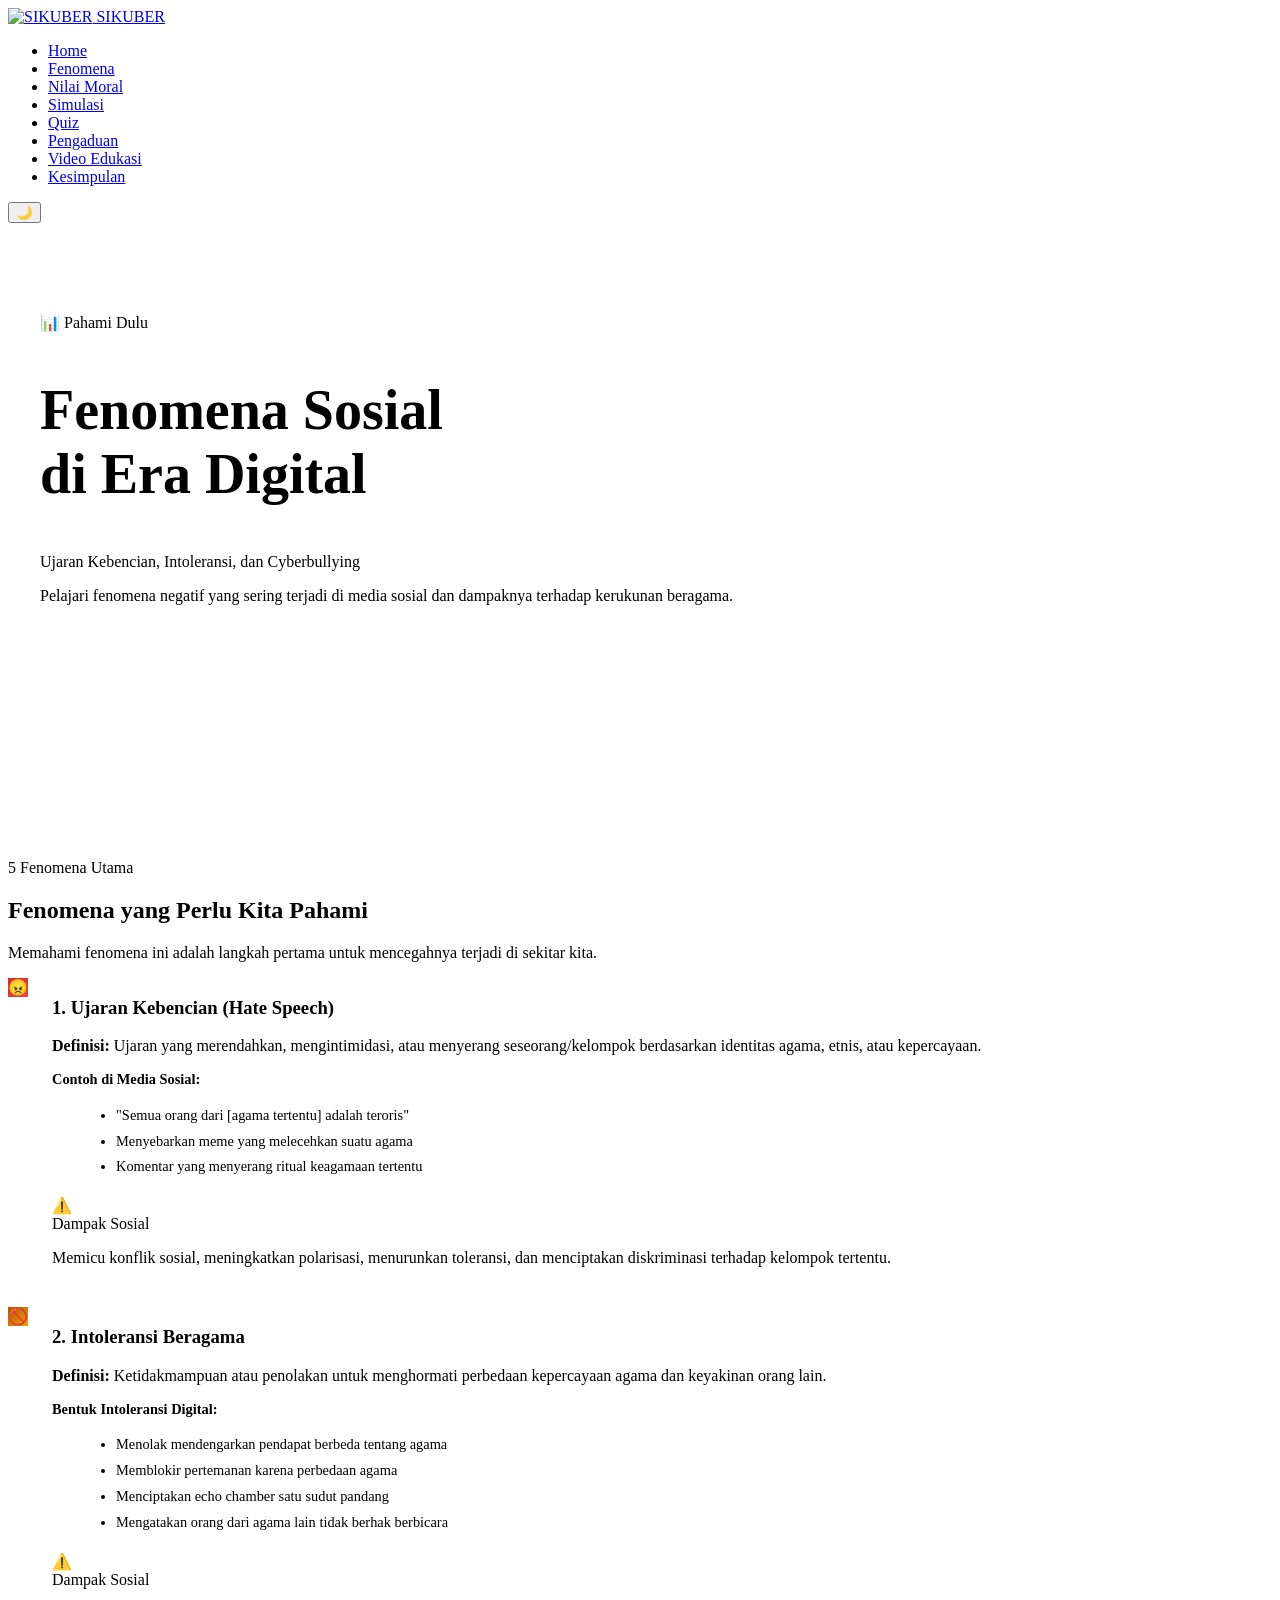
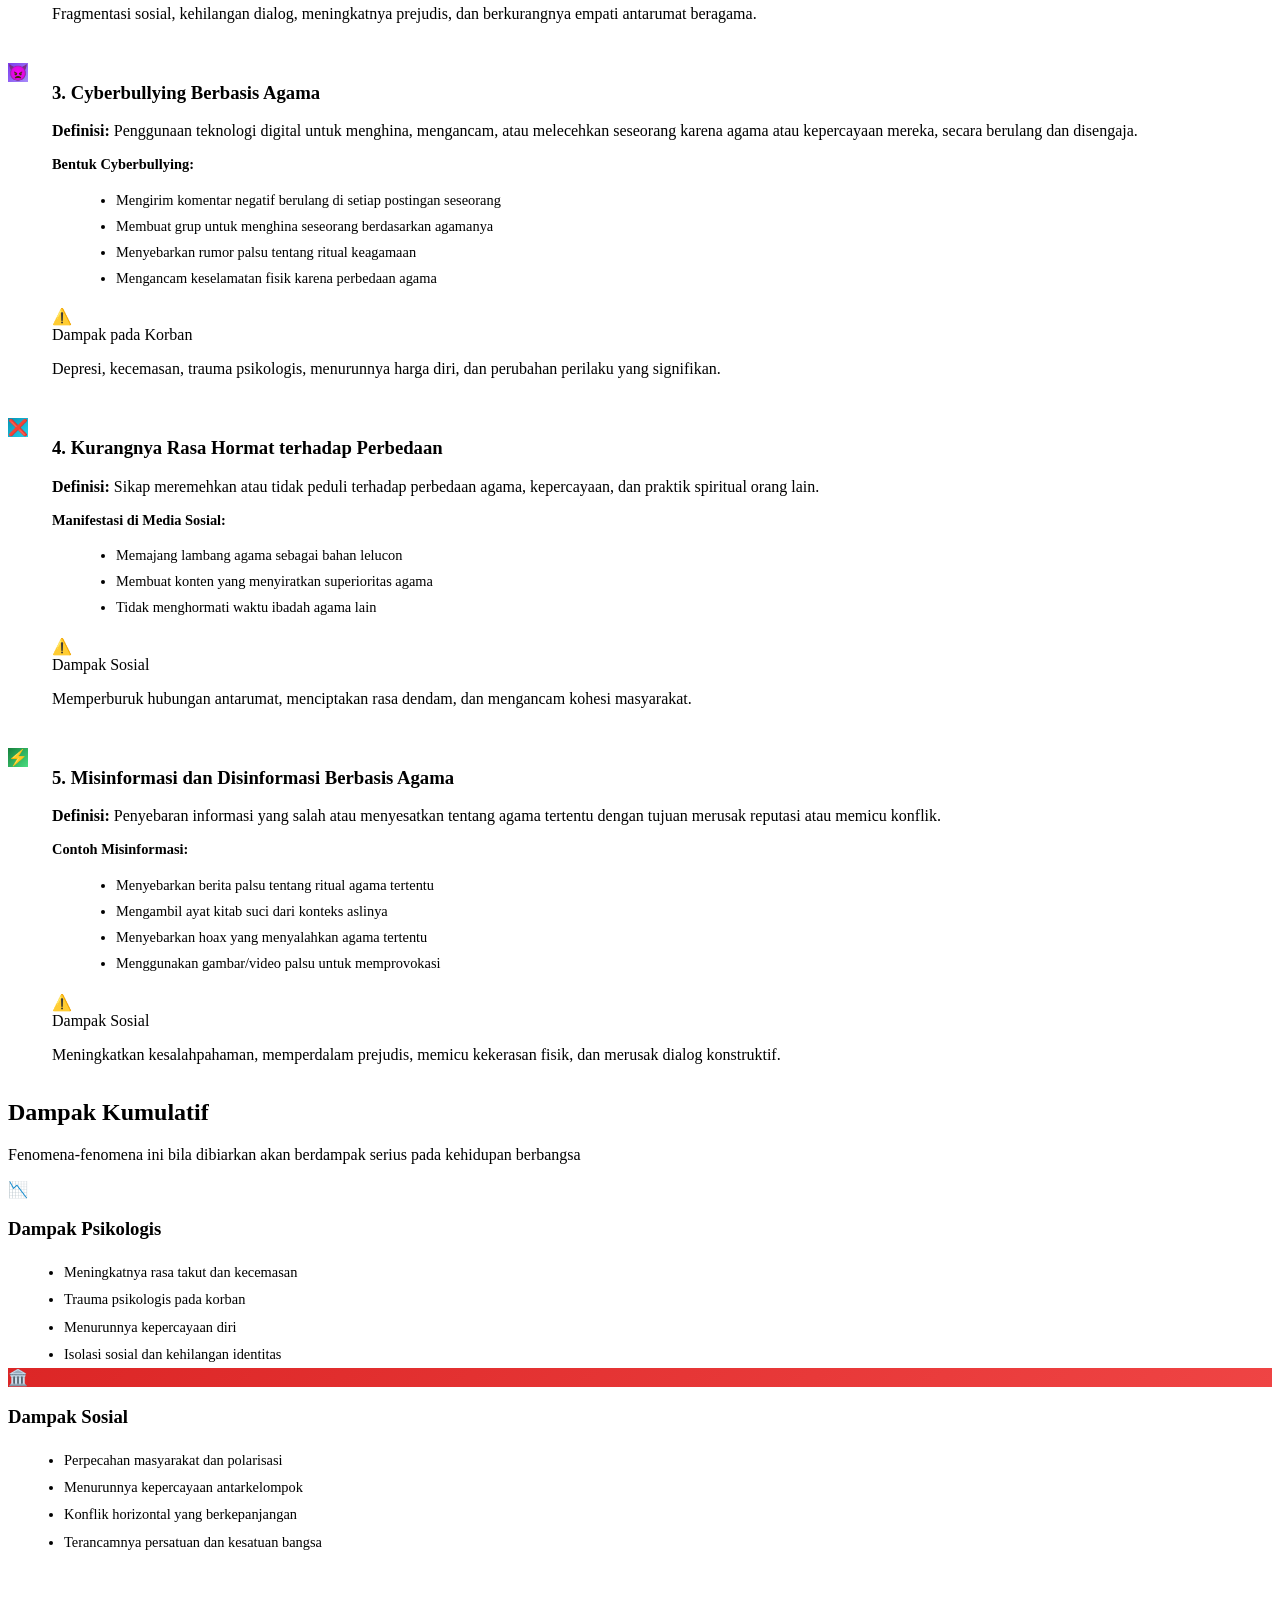
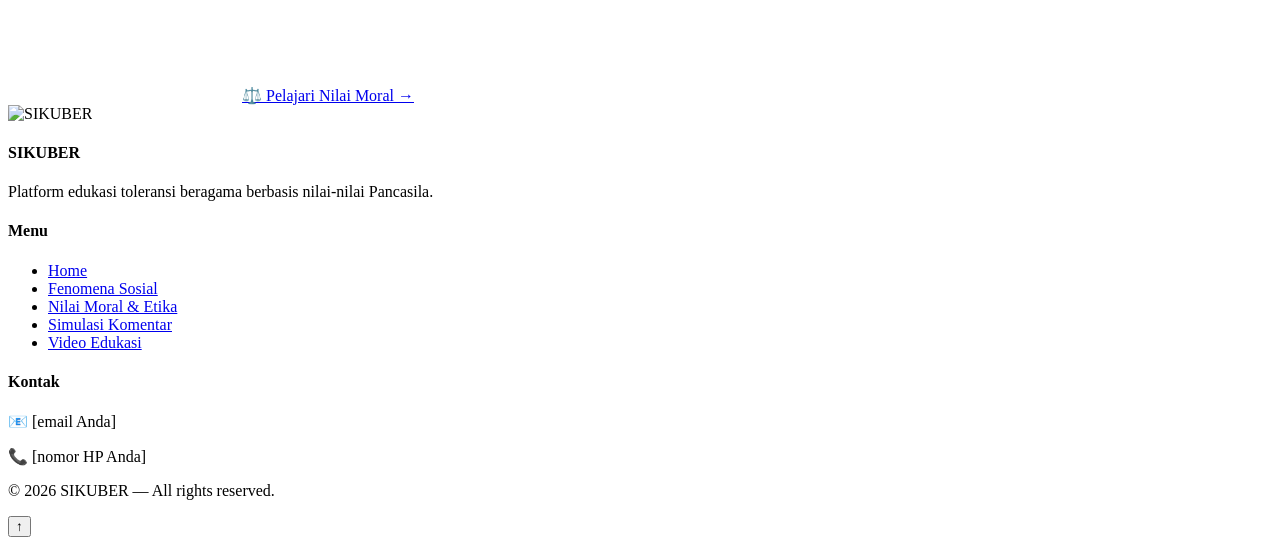
==== fenomena.html @ aba1ba06 "Add files via upload" ====
<!DOCTYPE html>
<html lang="id">
<head>
  <meta charset="UTF-8">
  <meta name="viewport" content="width=device-width, initial-scale=1.0">
  <title>Fenomena Sosial - SIKUBER</title>
  <link rel="stylesheet" href="css/style.css">
</head>
<body>
<div id="loadingScreen"><div class="spinner"></div></div>
<div id="progressBar"></div>

<nav>
  <a href="index.html" class="navbar-brand"><img src="img/logo.png" alt="SIKUBER" class="brand-logo"> SIKUBER</a>
  <ul class="nav-links">
    <li><a href="index.html">Home</a></li>
    <li><a href="fenomena.html" class="active">Fenomena</a></li>
    <li><a href="moral.html">Nilai Moral</a></li>
    <li><a href="simulasi.html">Simulasi</a></li>
    <li><a href="quiz.html">Quiz</a></li>
    <li><a href="pengaduan.html">Pengaduan</a></li>
    <li><a href="video.html">Video Edukasi</a></li>
    <li><a href="kesimpulan.html">Kesimpulan</a></li>
  </ul>
  <div class="navbar-controls">
    <button class="dark-mode-toggle" id="darkModeToggle">🌙</button>
    <div class="hamburger"><span></span><span></span><span></span></div>
  </div>
</nav>

<section class="hero" style="min-height:50vh;padding:90px 2rem 5rem;">
  <div class="hero-content">
    <div class="hero-badge">📊 Pahami Dulu</div>
    <h1 style="font-size:clamp(2rem,5vw,3.5rem);">Fenomena Sosial<br><span class="hero-title-accent">di Era Digital</span></h1>
    <p class="hero-subtitle">Ujaran Kebencian, Intoleransi, dan Cyberbullying</p>
    <p class="hero-description">Pelajari fenomena negatif yang sering terjadi di media sosial dan dampaknya terhadap kerukunan beragama.</p>
  </div>
</section>

<section class="bg-white">
  <div class="container">
    <p class="section-eyebrow">5 Fenomena Utama</p>
    <h2 class="section-title">Fenomena yang Perlu Kita Pahami</h2>
    <p class="section-subtitle">Memahami fenomena ini adalah langkah pertama untuk mencegahnya terjadi di sekitar kita.</p>

    <div class="card fade-in" style="margin-bottom:1.5rem;">
      <div style="display:flex;align-items:flex-start;gap:1.5rem;">
        <div class="card-icon" style="background:linear-gradient(135deg,#dc2626,#ef4444);flex-shrink:0;">😠</div>
        <div>
          <h3 class="card-title">1. Ujaran Kebencian (Hate Speech)</h3>
          <p class="card-text"><strong>Definisi:</strong> Ujaran yang merendahkan, mengintimidasi, atau menyerang seseorang/kelompok berdasarkan identitas agama, etnis, atau kepercayaan.</p>
          <div style="margin:1rem 0;">
            <p style="font-weight:600;font-size:0.9rem;color:var(--text);margin-bottom:0.5rem;">Contoh di Media Sosial:</p>
            <ul style="margin-left:1.5rem;line-height:1.8;color:var(--text-light);font-size:0.9rem;">
              <li>"Semua orang dari [agama tertentu] adalah teroris"</li>
              <li>Menyebarkan meme yang melecehkan suatu agama</li>
              <li>Komentar yang menyerang ritual keagamaan tertentu</li>
            </ul>
          </div>
          <div class="info-box danger">
            <span>⚠️</span>
            <div><div class="info-box-title">Dampak Sosial</div>
            <p>Memicu konflik sosial, meningkatkan polarisasi, menurunkan toleransi, dan menciptakan diskriminasi terhadap kelompok tertentu.</p></div>
          </div>
        </div>
      </div>
    </div>

    <div class="card fade-in" style="margin-bottom:1.5rem;">
      <div style="display:flex;align-items:flex-start;gap:1.5rem;">
        <div class="card-icon" style="background:linear-gradient(135deg,#b45309,#f59e0b);flex-shrink:0;">🚫</div>
        <div>
          <h3 class="card-title">2. Intoleransi Beragama</h3>
          <p class="card-text"><strong>Definisi:</strong> Ketidakmampuan atau penolakan untuk menghormati perbedaan kepercayaan agama dan keyakinan orang lain.</p>
          <div style="margin:1rem 0;">
            <p style="font-weight:600;font-size:0.9rem;color:var(--text);margin-bottom:0.5rem;">Bentuk Intoleransi Digital:</p>
            <ul style="margin-left:1.5rem;line-height:1.8;color:var(--text-light);font-size:0.9rem;">
              <li>Menolak mendengarkan pendapat berbeda tentang agama</li>
              <li>Memblokir pertemanan karena perbedaan agama</li>
              <li>Menciptakan echo chamber satu sudut pandang</li>
              <li>Mengatakan orang dari agama lain tidak berhak berbicara</li>
            </ul>
          </div>
          <div class="info-box warning">
            <span>⚠️</span>
            <div><div class="info-box-title">Dampak Sosial</div>
            <p>Fragmentasi sosial, kehilangan dialog, meningkatnya prejudis, dan berkurangnya empati antarumat beragama.</p></div>
          </div>
        </div>
      </div>
    </div>

    <div class="card fade-in" style="margin-bottom:1.5rem;">
      <div style="display:flex;align-items:flex-start;gap:1.5rem;">
        <div class="card-icon" style="background:linear-gradient(135deg,#7c3aed,#a78bfa);flex-shrink:0;">👿</div>
        <div>
          <h3 class="card-title">3. Cyberbullying Berbasis Agama</h3>
          <p class="card-text"><strong>Definisi:</strong> Penggunaan teknologi digital untuk menghina, mengancam, atau melecehkan seseorang karena agama atau kepercayaan mereka, secara berulang dan disengaja.</p>
          <div style="margin:1rem 0;">
            <p style="font-weight:600;font-size:0.9rem;color:var(--text);margin-bottom:0.5rem;">Bentuk Cyberbullying:</p>
            <ul style="margin-left:1.5rem;line-height:1.8;color:var(--text-light);font-size:0.9rem;">
              <li>Mengirim komentar negatif berulang di setiap postingan seseorang</li>
              <li>Membuat grup untuk menghina seseorang berdasarkan agamanya</li>
              <li>Menyebarkan rumor palsu tentang ritual keagamaan</li>
              <li>Mengancam keselamatan fisik karena perbedaan agama</li>
            </ul>
          </div>
          <div class="info-box danger">
            <span>⚠️</span>
            <div><div class="info-box-title">Dampak pada Korban</div>
            <p>Depresi, kecemasan, trauma psikologis, menurunnya harga diri, dan perubahan perilaku yang signifikan.</p></div>
          </div>
        </div>
      </div>
    </div>

    <div class="card fade-in" style="margin-bottom:1.5rem;">
      <div style="display:flex;align-items:flex-start;gap:1.5rem;">
        <div class="card-icon" style="background:linear-gradient(135deg,#0891b2,#22d3ee);flex-shrink:0;">❌</div>
        <div>
          <h3 class="card-title">4. Kurangnya Rasa Hormat terhadap Perbedaan</h3>
          <p class="card-text"><strong>Definisi:</strong> Sikap meremehkan atau tidak peduli terhadap perbedaan agama, kepercayaan, dan praktik spiritual orang lain.</p>
          <div style="margin:1rem 0;">
            <p style="font-weight:600;font-size:0.9rem;color:var(--text);margin-bottom:0.5rem;">Manifestasi di Media Sosial:</p>
            <ul style="margin-left:1.5rem;line-height:1.8;color:var(--text-light);font-size:0.9rem;">
              <li>Memajang lambang agama sebagai bahan lelucon</li>
              <li>Membuat konten yang menyiratkan superioritas agama</li>
              <li>Tidak menghormati waktu ibadah agama lain</li>
            </ul>
          </div>
          <div class="info-box warning">
            <span>⚠️</span>
            <div><div class="info-box-title">Dampak Sosial</div>
            <p>Memperburuk hubungan antarumat, menciptakan rasa dendam, dan mengancam kohesi masyarakat.</p></div>
          </div>
        </div>
      </div>
    </div>

    <div class="card fade-in">
      <div style="display:flex;align-items:flex-start;gap:1.5rem;">
        <div class="card-icon" style="background:linear-gradient(135deg,#15803d,#4ade80);flex-shrink:0;">⚡</div>
        <div>
          <h3 class="card-title">5. Misinformasi dan Disinformasi Berbasis Agama</h3>
          <p class="card-text"><strong>Definisi:</strong> Penyebaran informasi yang salah atau menyesatkan tentang agama tertentu dengan tujuan merusak reputasi atau memicu konflik.</p>
          <div style="margin:1rem 0;">
            <p style="font-weight:600;font-size:0.9rem;color:var(--text);margin-bottom:0.5rem;">Contoh Misinformasi:</p>
            <ul style="margin-left:1.5rem;line-height:1.8;color:var(--text-light);font-size:0.9rem;">
              <li>Menyebarkan berita palsu tentang ritual agama tertentu</li>
              <li>Mengambil ayat kitab suci dari konteks aslinya</li>
              <li>Menyebarkan hoax yang menyalahkan agama tertentu</li>
              <li>Menggunakan gambar/video palsu untuk memprovokasi</li>
            </ul>
          </div>
          <div class="info-box danger">
            <span>⚠️</span>
            <div><div class="info-box-title">Dampak Sosial</div>
            <p>Meningkatkan kesalahpahaman, memperdalam prejudis, memicu kekerasan fisik, dan merusak dialog konstruktif.</p></div>
          </div>
        </div>
      </div>
    </div>
  </div>
</section>

<section class="bg-gray">
  <div class="container">
    <h2 class="section-title">Dampak Kumulatif</h2>
    <p class="section-subtitle">Fenomena-fenomena ini bila dibiarkan akan berdampak serius pada kehidupan berbangsa</p>
    <div class="grid grid-2">
      <div class="card fade-in">
        <div class="card-icon">📉</div>
        <h3 class="card-title">Dampak Psikologis</h3>
        <ul style="margin:0.75rem 0 0 1rem;line-height:1.9;color:var(--text-light);font-size:0.9rem;">
          <li>Meningkatnya rasa takut dan kecemasan</li>
          <li>Trauma psikologis pada korban</li>
          <li>Menurunnya kepercayaan diri</li>
          <li>Isolasi sosial dan kehilangan identitas</li>
        </ul>
      </div>
      <div class="card fade-in">
        <div class="card-icon" style="background:linear-gradient(135deg,#dc2626,#ef4444);">🏛️</div>
        <h3 class="card-title">Dampak Sosial</h3>
        <ul style="margin:0.75rem 0 0 1rem;line-height:1.9;color:var(--text-light);font-size:0.9rem;">
          <li>Perpecahan masyarakat dan polarisasi</li>
          <li>Menurunnya kepercayaan antarkelompok</li>
          <li>Konflik horizontal yang berkepanjangan</li>
          <li>Terancamnya persatuan dan kesatuan bangsa</li>
        </ul>
      </div>
    </div>
  </div>
</section>

<section class="bg-primary" style="text-align:center;">
  <div class="container" style="max-width:640px;">
    <h2 style="color:white;font-size:clamp(1.5rem,3vw,2rem);font-weight:800;margin-bottom:1rem;">Lanjut ke Nilai Moral?</h2>
    <p style="color:rgba(255,255,255,0.75);margin-bottom:2rem;">Setelah memahami fenomenanya, pelajari bagaimana Pancasila menjadi solusi.</p>
    <a href="moral.html" class="btn btn-primary">⚖️ Pelajari Nilai Moral →</a>
  </div>
</section>

<footer>
  <div class="container">
    <div class="footer-content">
      <div class="footer-section">
        <img src="img/logo.png" alt="SIKUBER" class="footer-logo">
        <h4>SIKUBER</h4>
        <p>Platform edukasi toleransi beragama berbasis nilai-nilai Pancasila.</p>
      </div>
      <div class="footer-section">
        <h4>Menu</h4>
        <ul class="footer-links">
          <li><a href="index.html">Home</a></li>
          <li><a href="fenomena.html">Fenomena Sosial</a></li>
          <li><a href="moral.html">Nilai Moral & Etika</a></li>
          <li><a href="simulasi.html">Simulasi Komentar</a></li>
          <li><a href="video.html">Video Edukasi</a></li>
        </ul>
      </div>
      <div class="footer-section">
        <h4>Kontak</h4>
        <p>📧 [email Anda]</p>
        <p style="margin-top:0.5rem;">📞 [nomor HP Anda]</p>
      </div>
    </div>
    <div class="footer-bottom"><p>&copy; 2026 <span>SIKUBER</span> — All rights reserved.</p></div>
  </div>
</footer>
<button id="scrollToTop">↑</button>
<script src="js/main.js"></script>
</body>
</html>
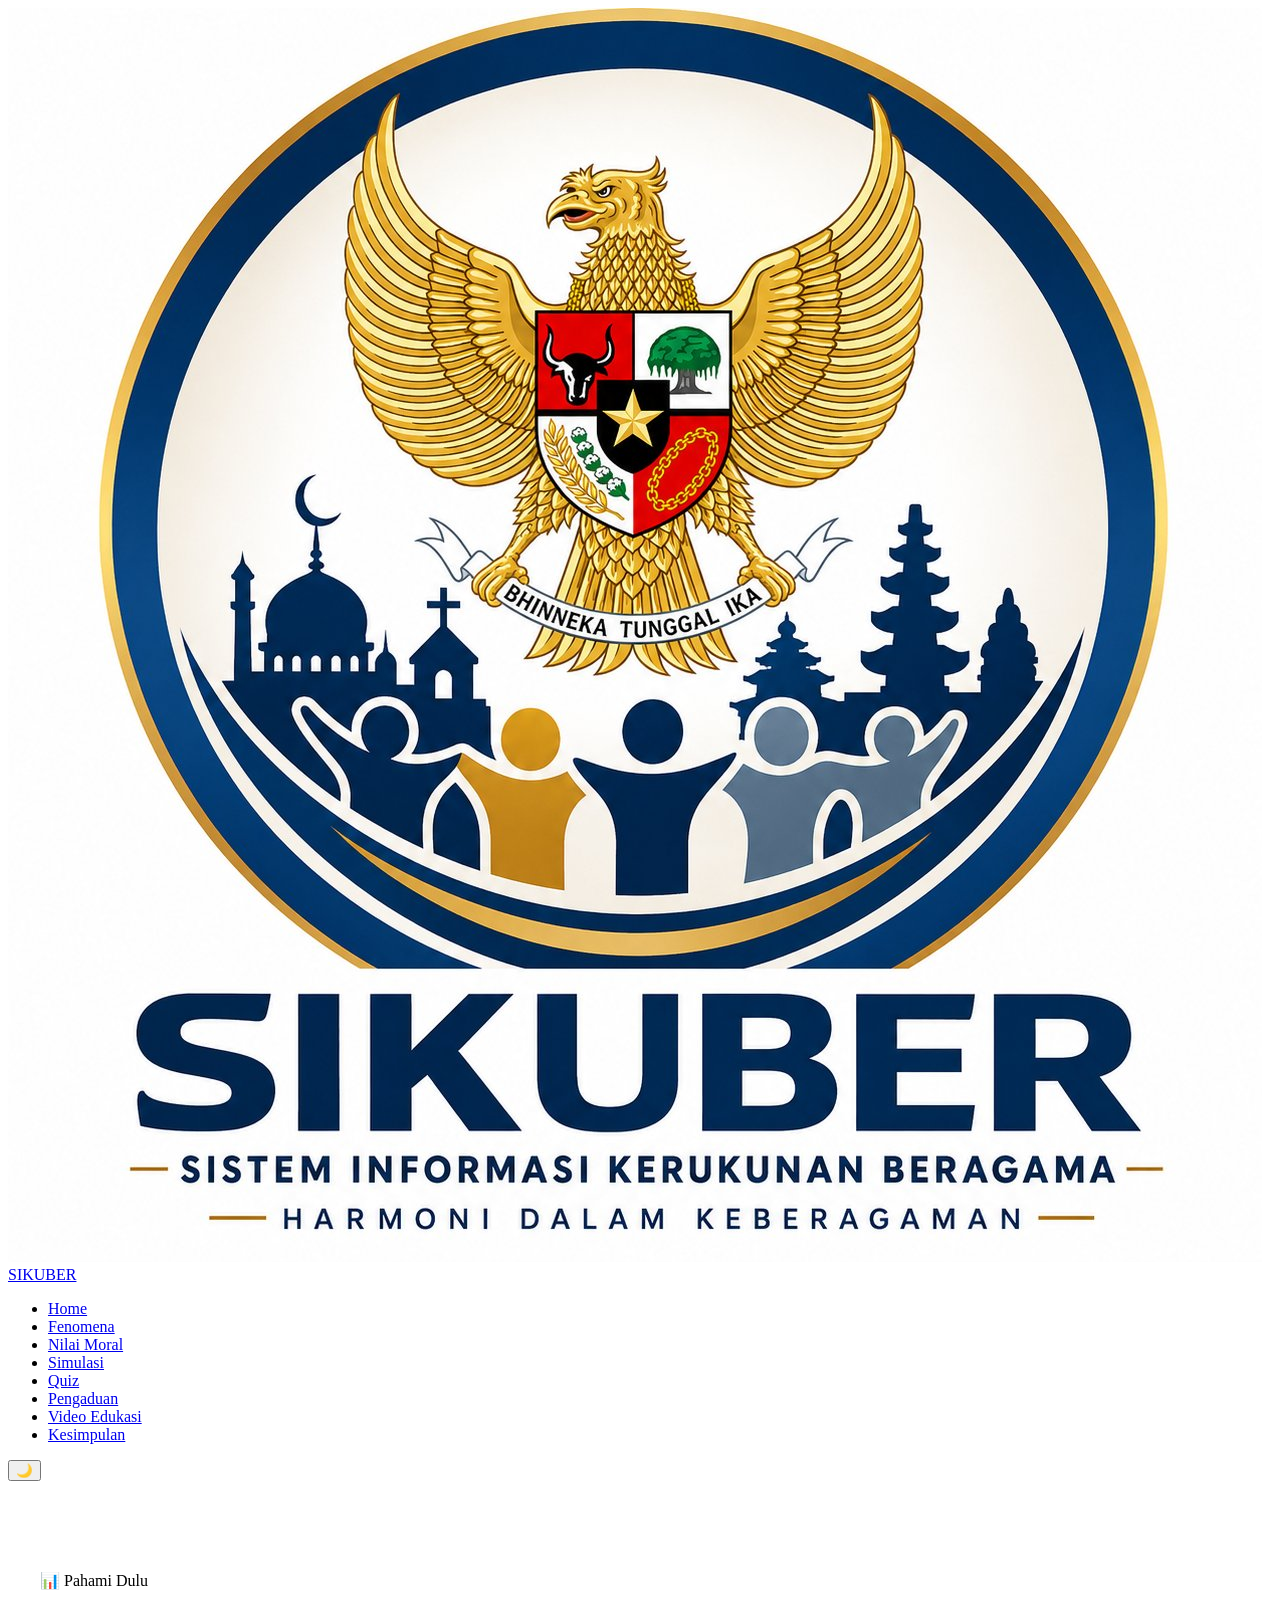
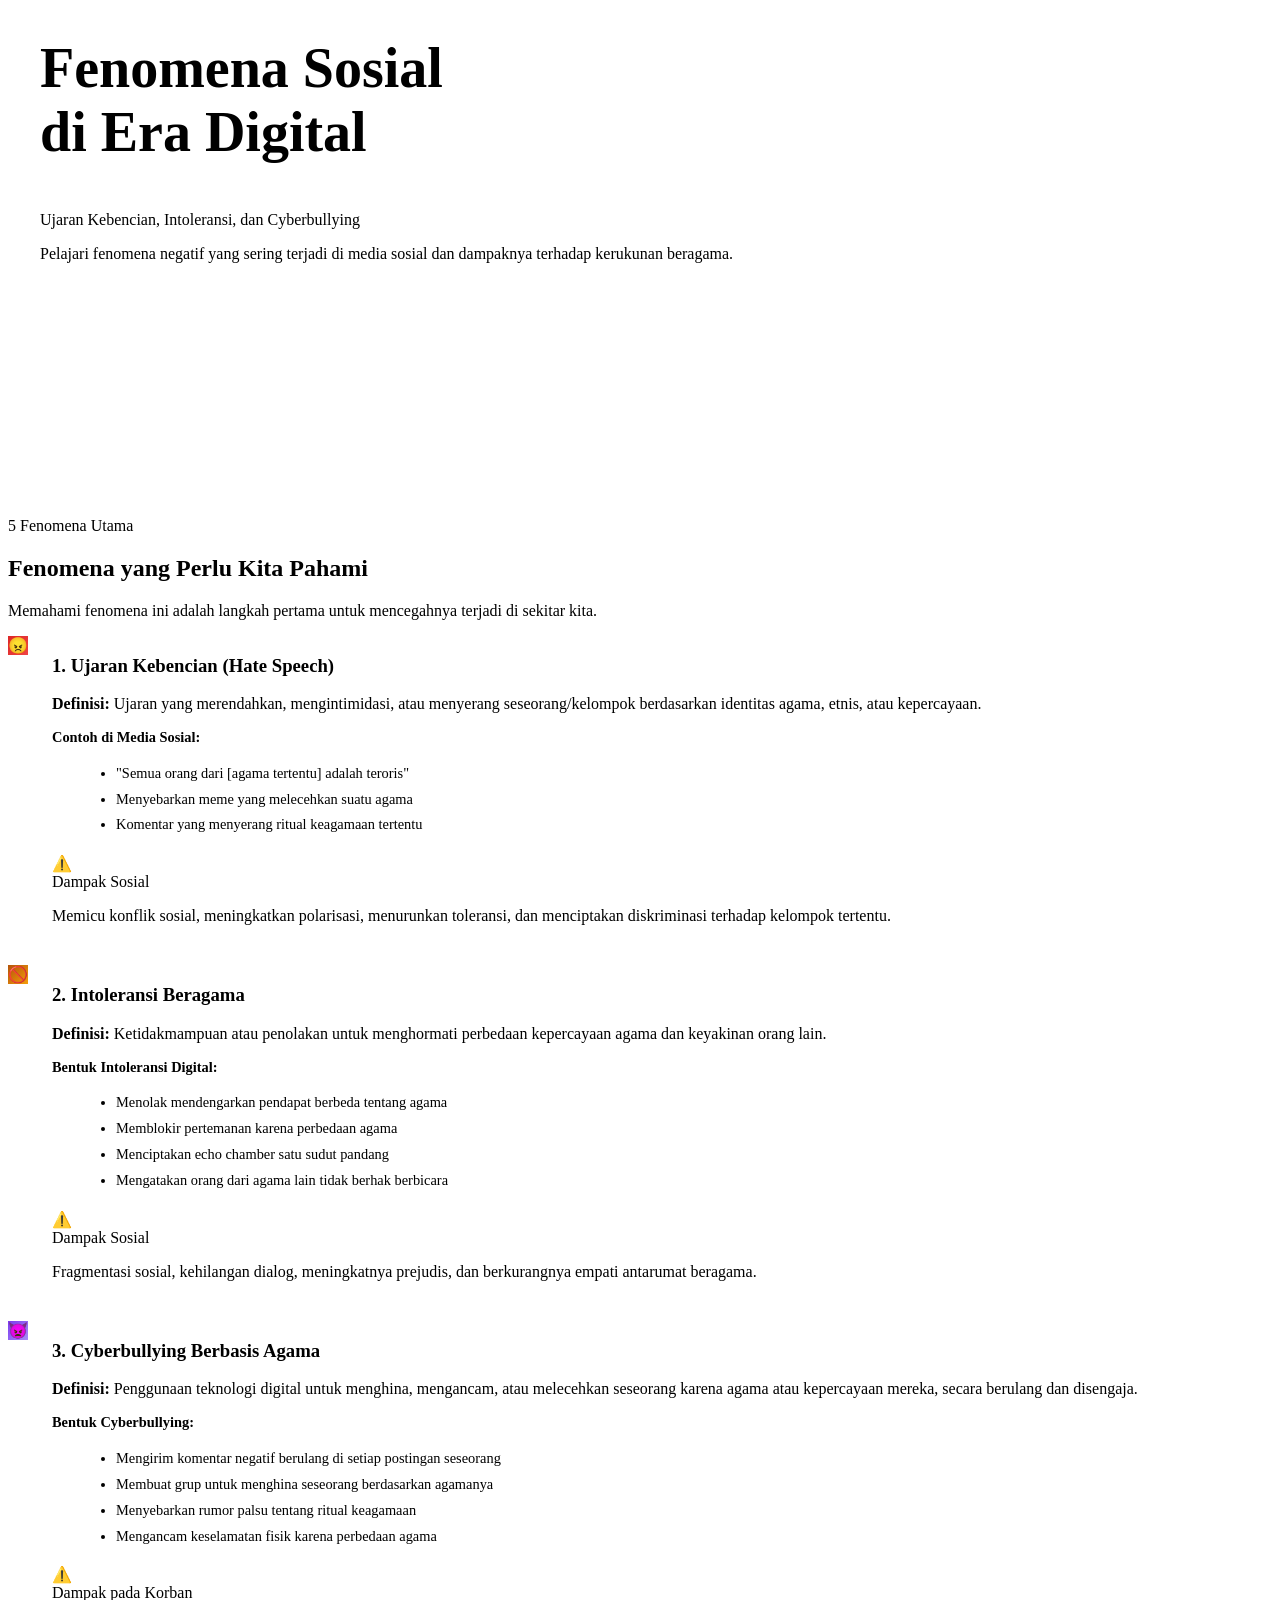
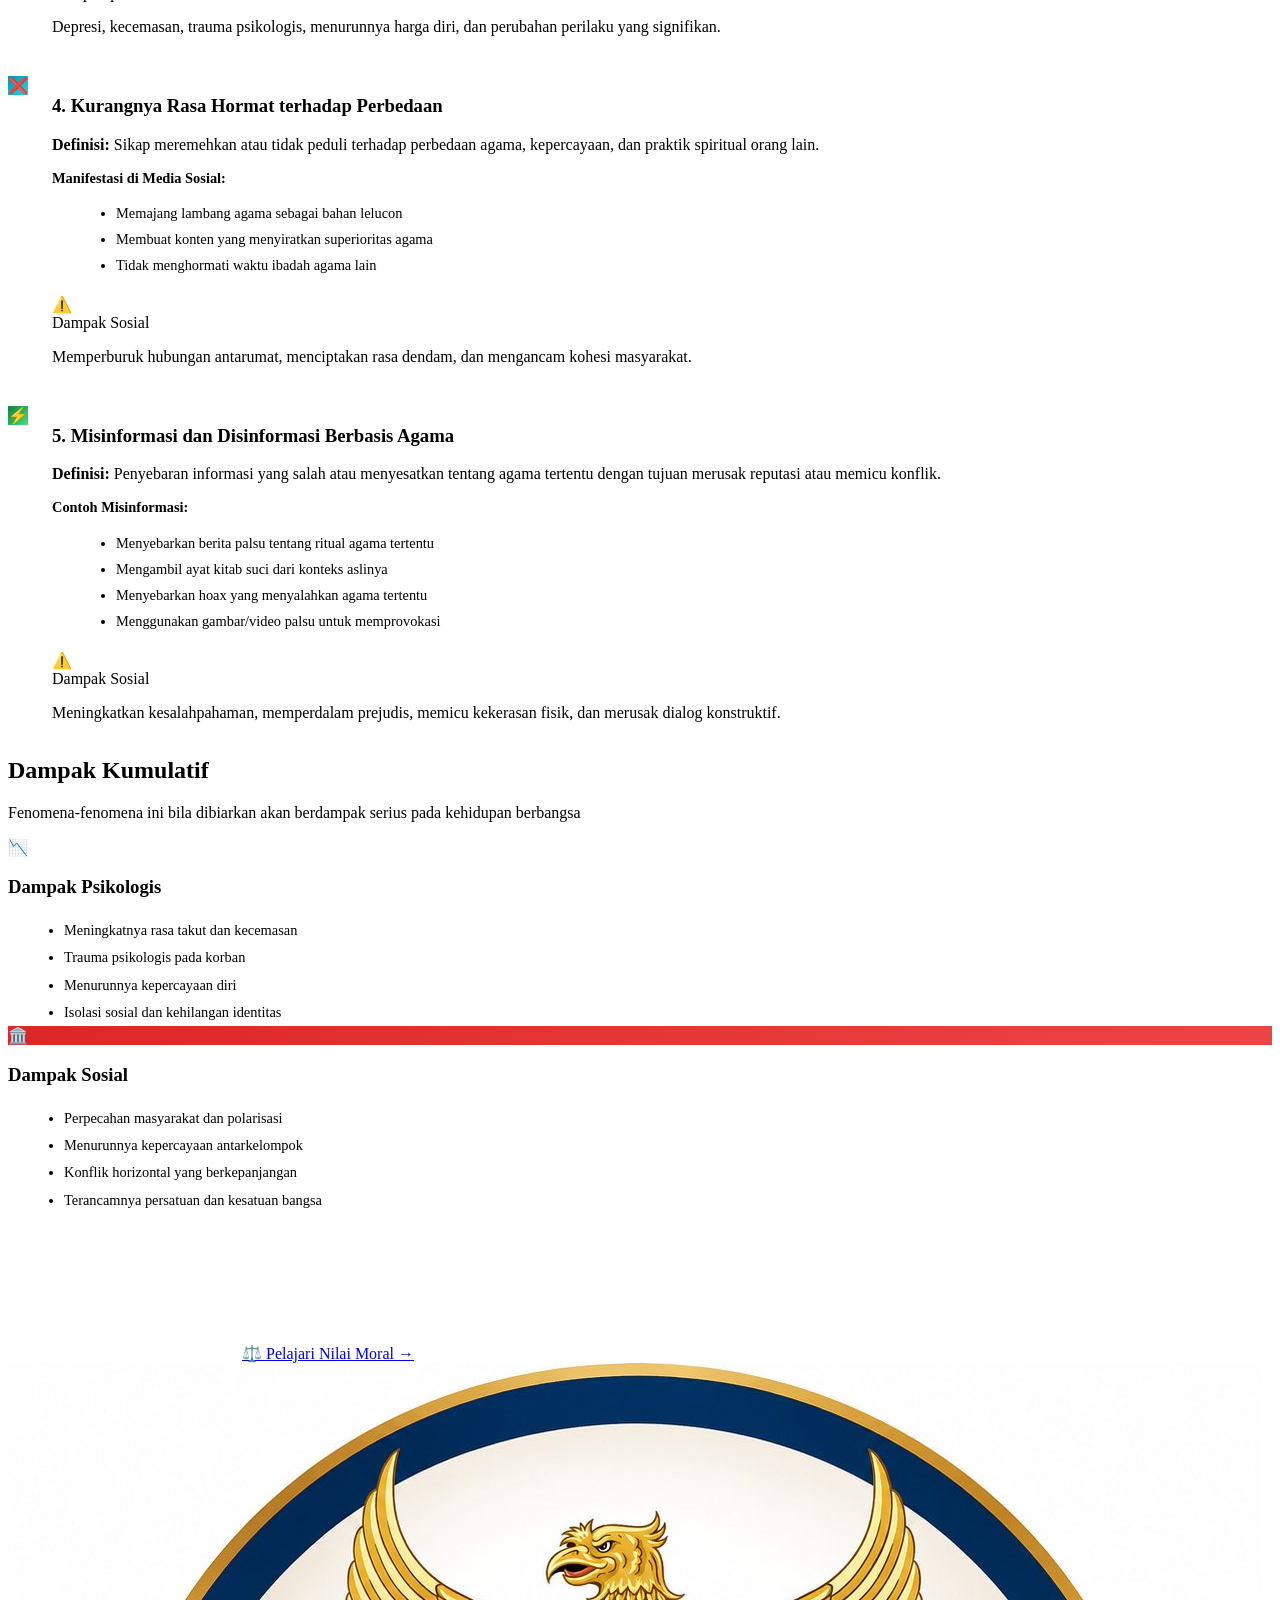
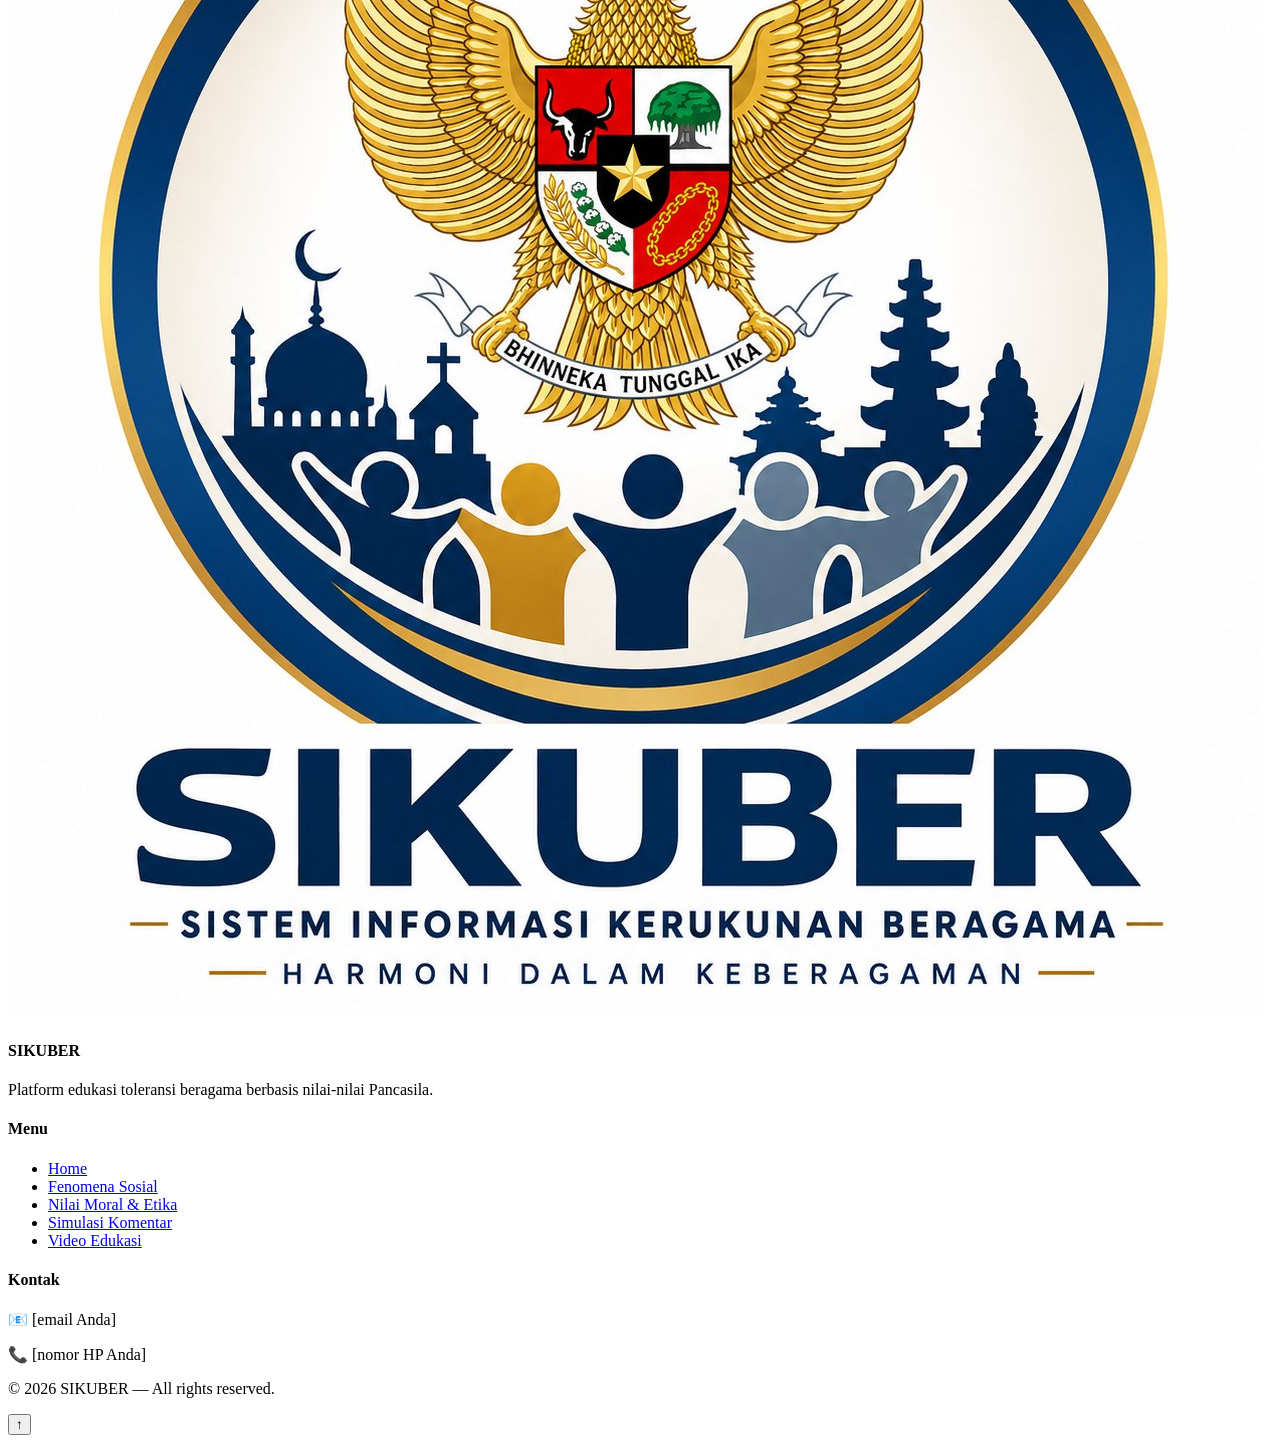
==== commit ed41f2e1: "Add files via upload" ====
--- a/fenomena.html
+++ b/fenomena.html
@@ -4,7 +4,7 @@
   <meta charset="UTF-8">
   <meta name="viewport" content="width=device-width, initial-scale=1.0">
   <title>Fenomena Sosial - SIKUBER</title>
-  <link rel="stylesheet" href="css/style.css">
+  <link rel="icon" type="image/x-icon" href="logo.ico">
 </head>
 <body>
 <div id="loadingScreen"><div class="spinner"></div></div>
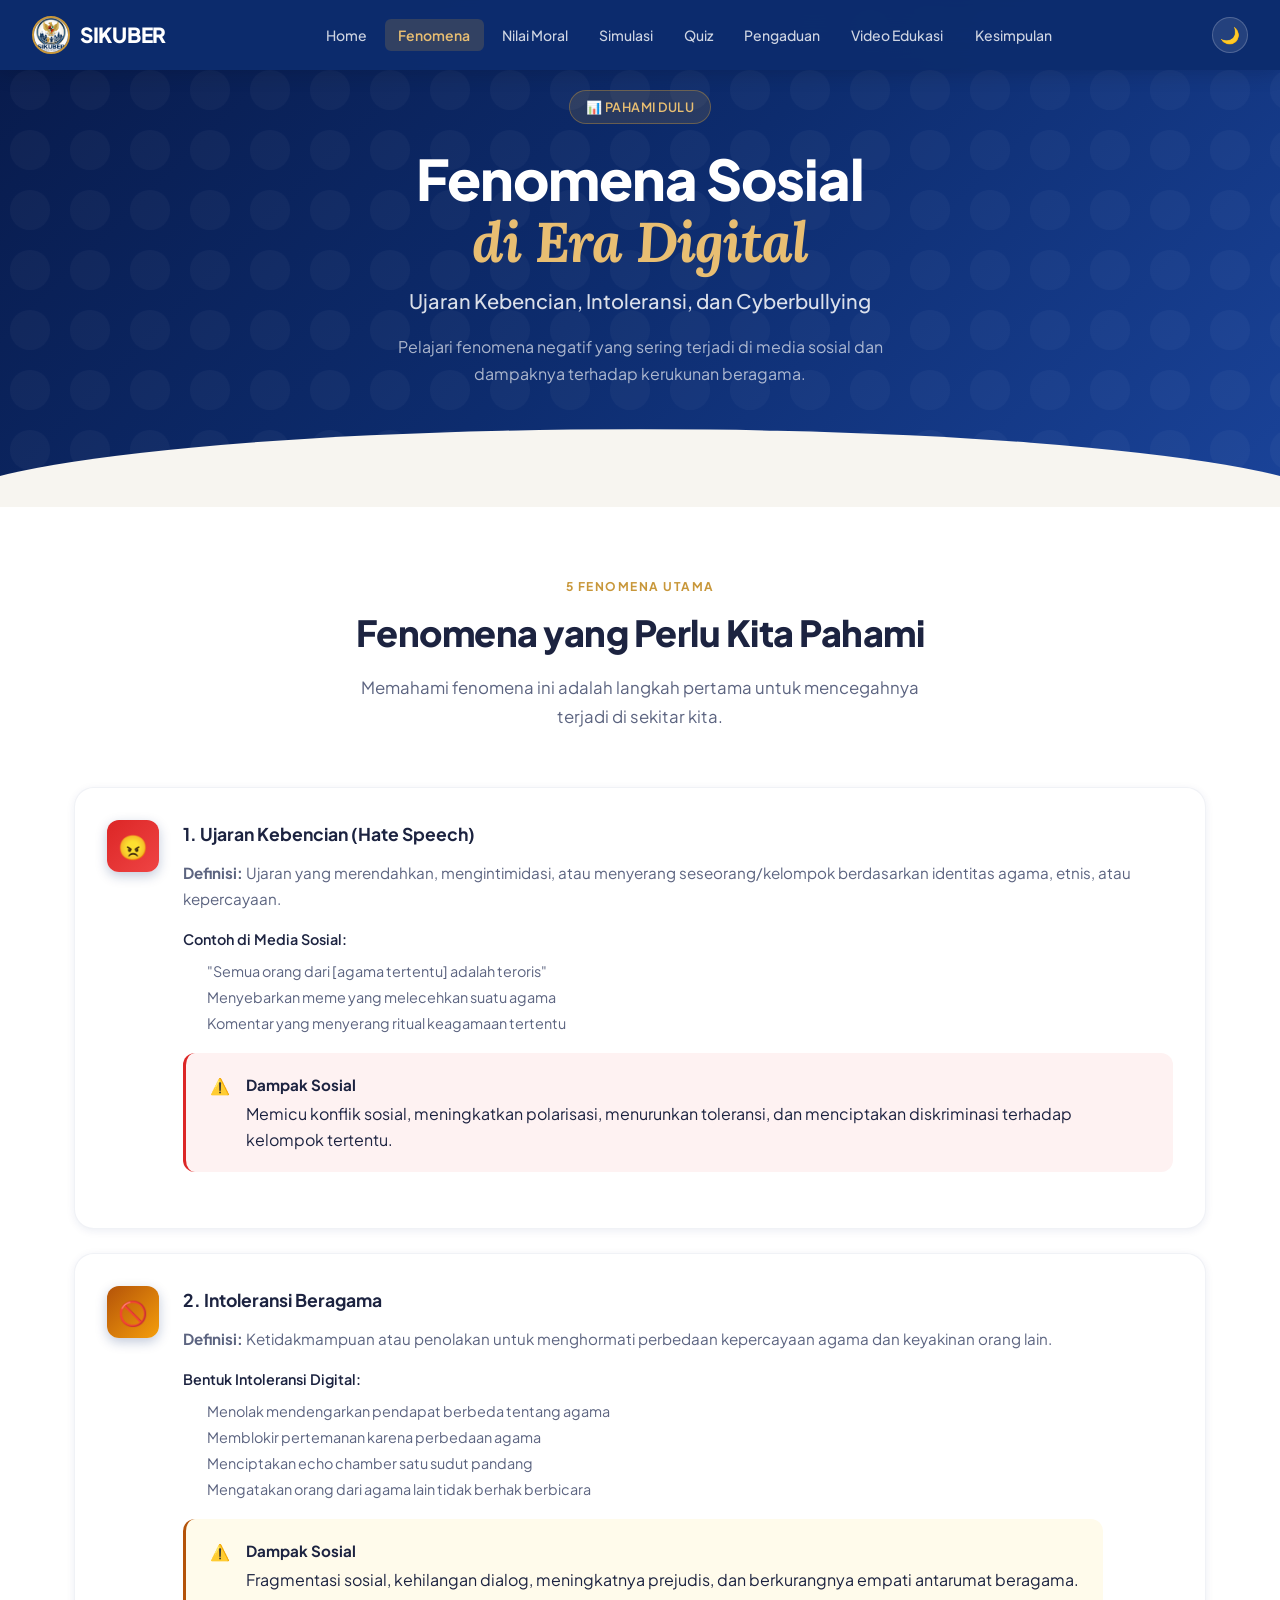
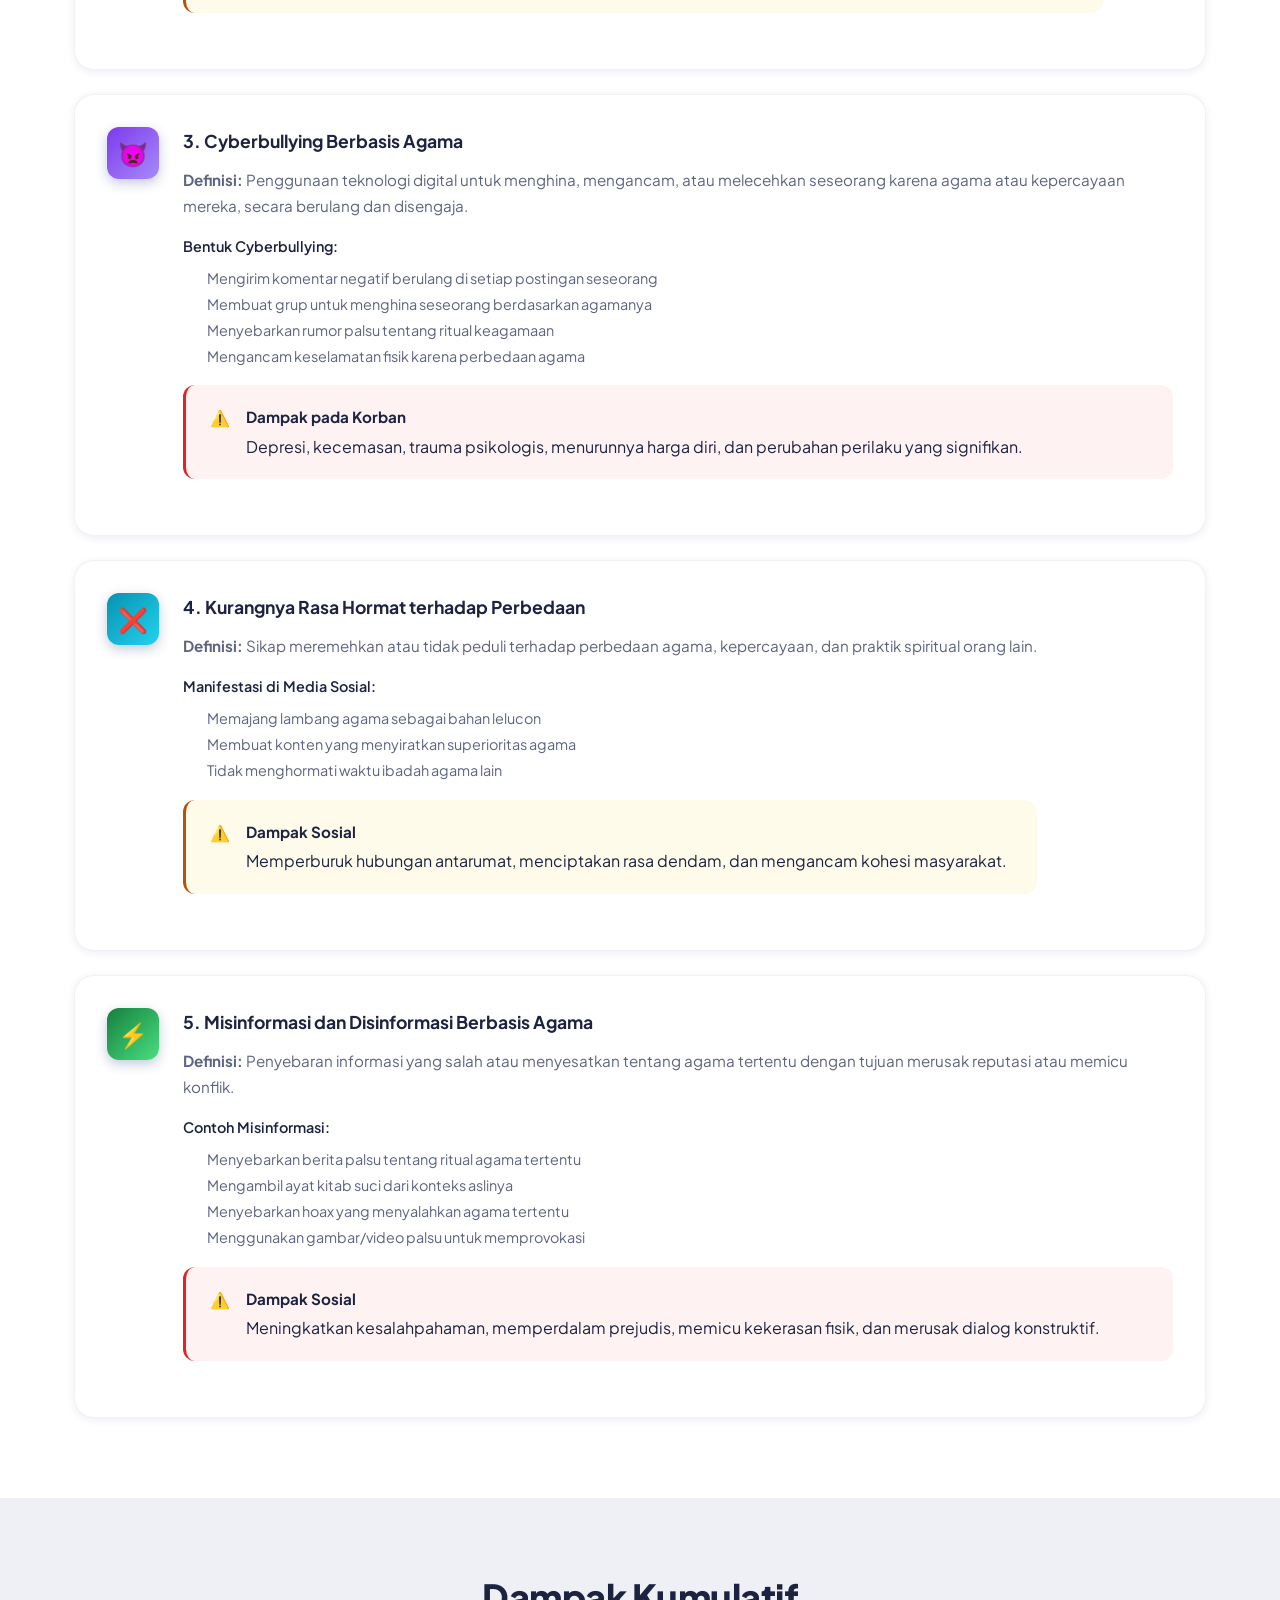
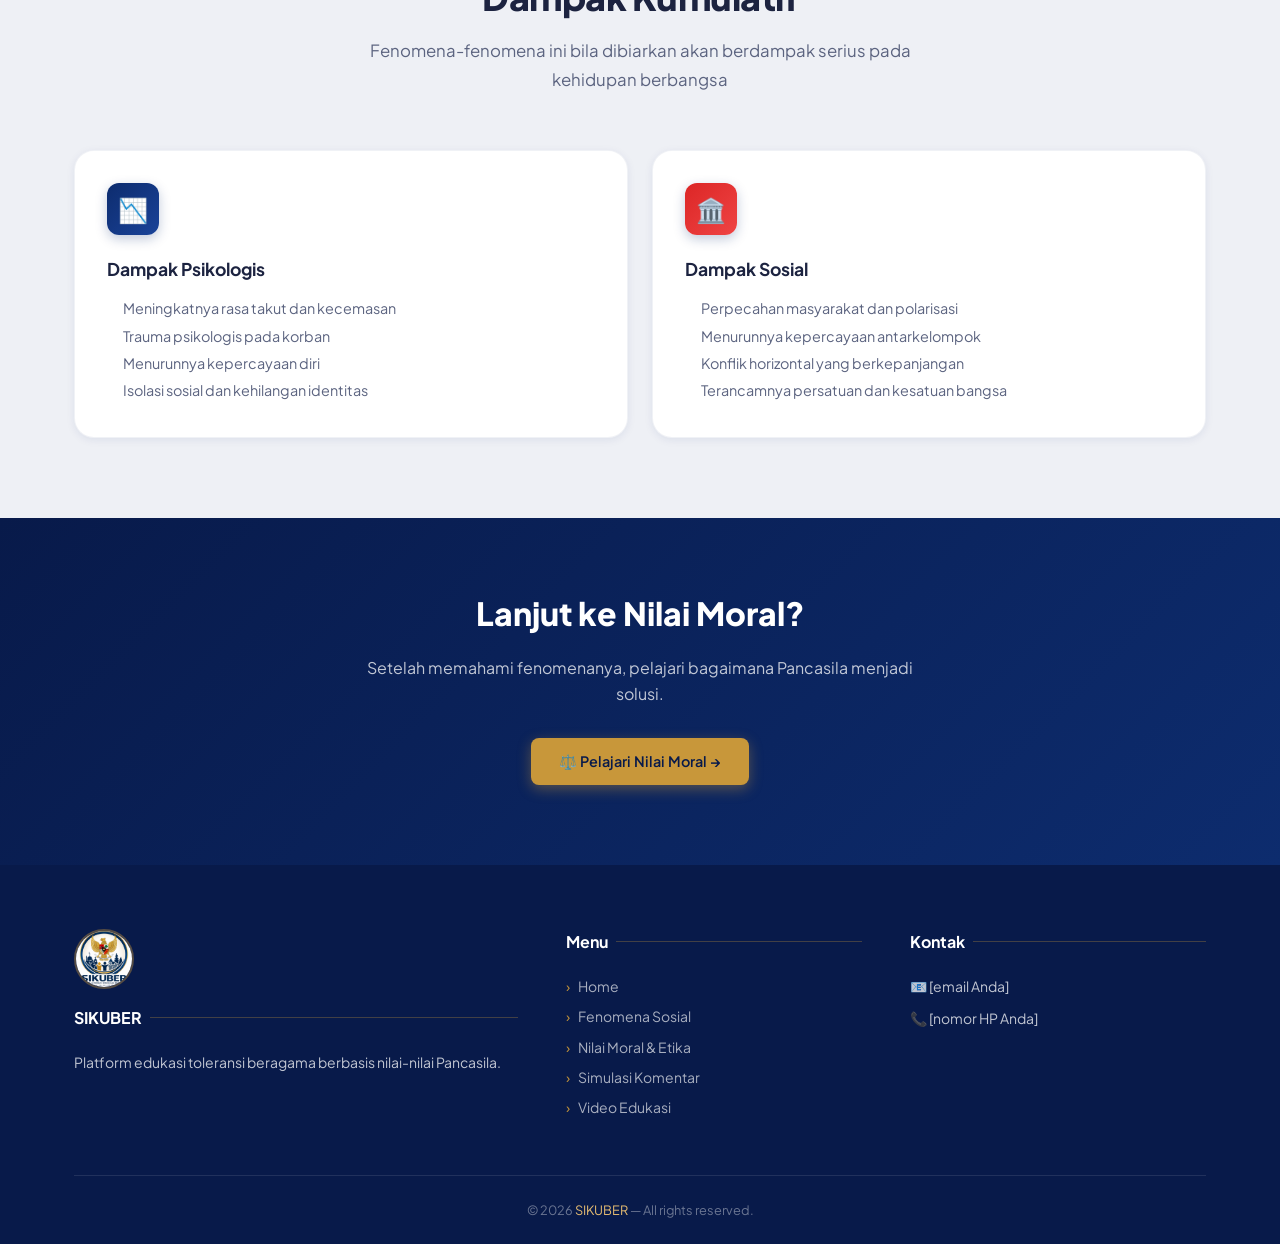
==== commit bb889149: "Add stylesheet link to fenomena.html" ====
--- a/fenomena.html
+++ b/fenomena.html
@@ -4,6 +4,7 @@
   <meta charset="UTF-8">
   <meta name="viewport" content="width=device-width, initial-scale=1.0">
   <title>Fenomena Sosial - SIKUBER</title>
+  <link rel="stylesheet" href="css/style.css">
   <link rel="icon" type="image/x-icon" href="logo.ico">
 </head>
 <body>
--- a/css/style.css
+++ b/css/style.css
@@ -0,0 +1,853 @@
+/* ===========================
+   SIKUBER - Modern Redesign
+   =========================== */
+
+@import url('https://fonts.googleapis.com/css2?family=Plus+Jakarta+Sans:wght@400;500;600;700;800&family=Lora:ital,wght@0,600;1,500&display=swap');
+
+:root {
+  --primary: #0D2C6E;
+  --primary-dark: #081A4A;
+  --primary-light: #1A4399;
+  --accent: #C8973A;
+  --accent-light: #E8BE72;
+  --accent-dark: #9E7220;
+  --white: #FFFFFF;
+  --off-white: #F7F5F0;
+  --light-gray: #EEF0F5;
+  --mid-gray: #9AA3B8;
+  --text: #1C2340;
+  --text-light: #5C6480;
+  --success: #15803d;
+  --danger: #dc2626;
+  --info: #1e40af;
+  --warning: #b45309;
+  --shadow-sm: 0 2px 8px rgba(13,44,110,0.08);
+  --shadow-md: 0 6px 24px rgba(13,44,110,0.12);
+  --shadow-lg: 0 16px 48px rgba(13,44,110,0.16);
+  --radius: 12px;
+  --radius-lg: 20px;
+  --transition: 0.3s cubic-bezier(0.4, 0, 0.2, 1);
+}
+
+/* Dark Mode */
+body.dark-mode {
+  --primary: #1A4399;
+  --primary-dark: #0D2C6E;
+  --white: #141C35;
+  --off-white: #1C2645;
+  --light-gray: #222D4E;
+  --mid-gray: #6B7A99;
+  --text: #E8EAF2;
+  --text-light: #9AA3B8;
+  background: #0F1729;
+  color: #E8EAF2;
+}
+
+/* ===== Reset & Base ===== */
+*, *::before, *::after { box-sizing: border-box; margin: 0; padding: 0; }
+
+html { scroll-behavior: smooth; font-size: 16px; }
+
+body {
+  font-family: 'Plus Jakarta Sans', sans-serif;
+  background: var(--off-white);
+  color: var(--text);
+  line-height: 1.6;
+  transition: background var(--transition), color var(--transition);
+  overflow-x: hidden;
+}
+
+img { max-width: 100%; display: block; }
+a { text-decoration: none; color: inherit; }
+ul { list-style: none; }
+
+/* ===== Loading Screen ===== */
+#loadingScreen {
+  position: fixed; inset: 0;
+  background: var(--primary-dark);
+  display: flex; align-items: center; justify-content: center;
+  z-index: 9999;
+  transition: opacity 0.5s, visibility 0.5s;
+}
+#loadingScreen.hidden { opacity: 0; visibility: hidden; }
+
+.spinner {
+  width: 56px; height: 56px;
+  border: 4px solid rgba(200,151,58,0.3);
+  border-top-color: var(--accent);
+  border-radius: 50%;
+  animation: spin 0.8s linear infinite;
+}
+@keyframes spin { to { transform: rotate(360deg); } }
+
+/* ===== Progress Bar ===== */
+#progressBar {
+  position: fixed; top: 0; left: 0;
+  height: 3px; width: 0%;
+  background: linear-gradient(90deg, var(--accent), var(--accent-light));
+  z-index: 9998;
+  transition: width 0.1s;
+}
+
+/* ===== Navbar ===== */
+nav {
+  position: fixed; top: 0; left: 0; right: 0; z-index: 1000;
+  display: flex; align-items: center; justify-content: space-between;
+  padding: 0 2rem;
+  height: 70px;
+  background: rgba(13,44,110,0.96);
+  backdrop-filter: blur(16px);
+  box-shadow: 0 2px 20px rgba(0,0,0,0.15);
+  transition: all var(--transition);
+}
+
+nav.scrolled {
+  background: rgba(8,26,74,0.98);
+  height: 62px;
+}
+
+.navbar-brand {
+  display: flex; align-items: center; gap: 10px;
+  font-size: 1.3rem; font-weight: 800; color: var(--white);
+  letter-spacing: -0.3px;
+}
+
+.navbar-brand img.brand-logo {
+  width: 38px; height: 38px; border-radius: 50%;
+  object-fit: cover;
+  border: 2px solid var(--accent);
+}
+
+.nav-links {
+  display: flex; align-items: center; gap: 0.25rem;
+}
+
+.nav-links a {
+  color: rgba(255,255,255,0.8);
+  font-size: 0.875rem; font-weight: 500;
+  padding: 0.45rem 0.85rem;
+  border-radius: 6px;
+  transition: all var(--transition);
+}
+
+.nav-links a:hover,
+.nav-links a.active {
+  color: var(--white);
+  background: rgba(200,151,58,0.2);
+}
+
+.nav-links a.active {
+  color: var(--accent-light);
+  font-weight: 600;
+}
+
+.navbar-controls {
+  display: flex; align-items: center; gap: 0.75rem;
+}
+
+.dark-mode-toggle {
+  background: rgba(255,255,255,0.1);
+  border: 1px solid rgba(255,255,255,0.2);
+  color: white; cursor: pointer;
+  width: 36px; height: 36px;
+  border-radius: 50%;
+  font-size: 1rem;
+  display: flex; align-items: center; justify-content: center;
+  transition: all var(--transition);
+}
+.dark-mode-toggle:hover { background: rgba(200,151,58,0.3); }
+
+.hamburger {
+  display: none; flex-direction: column; gap: 5px;
+  cursor: pointer; padding: 4px;
+}
+.hamburger span {
+  display: block; width: 22px; height: 2px;
+  background: white; border-radius: 2px;
+  transition: all var(--transition);
+}
+.hamburger.active span:nth-child(1) { transform: rotate(45deg) translate(5px, 5px); }
+.hamburger.active span:nth-child(2) { opacity: 0; }
+.hamburger.active span:nth-child(3) { transform: rotate(-45deg) translate(5px, -5px); }
+
+/* ===== Page Wrapper ===== */
+body > section:not(.hero),
+body > .container { padding-top: 70px; }
+
+/* ===== Hero Section ===== */
+.hero {
+  min-height: 100vh;
+  background: linear-gradient(135deg, var(--primary-dark) 0%, var(--primary) 50%, #1A4399 100%);
+  display: flex; align-items: center; justify-content: center;
+  text-align: center; padding: 90px 2rem 4rem;
+  position: relative; overflow: hidden;
+}
+
+.hero::before {
+  content: '';
+  position: absolute; inset: 0;
+  background: url("data:image/svg+xml,%3Csvg width='60' height='60' viewBox='0 0 60 60' xmlns='http://www.w3.org/2000/svg'%3E%3Cg fill='none' fill-rule='evenodd'%3E%3Cg fill='%23ffffff' fill-opacity='0.03'%3E%3Ccircle cx='30' cy='30' r='20'/%3E%3C/g%3E%3C/g%3E%3C/svg%3E");
+}
+
+.hero::after {
+  content: '';
+  position: absolute; bottom: -2px; left: 0; right: 0;
+  height: 80px;
+  background: var(--off-white);
+  clip-path: ellipse(55% 100% at 50% 100%);
+}
+body.dark-mode .hero::after { background: #0F1729; }
+
+.hero-logo {
+  width: 120px; height: 120px;
+  margin: 0 auto 1.5rem;
+  border-radius: 50%;
+  border: 3px solid rgba(200,151,58,0.5);
+  box-shadow: 0 0 40px rgba(200,151,58,0.2);
+  object-fit: cover;
+  animation: float 4s ease-in-out infinite;
+}
+
+@keyframes float {
+  0%, 100% { transform: translateY(0); }
+  50% { transform: translateY(-8px); }
+}
+
+.hero-garuda {
+  width: 90px; height: auto;
+  margin: 0 auto 1rem;
+  opacity: 0.85;
+  filter: drop-shadow(0 4px 12px rgba(200,151,58,0.4));
+}
+
+.hero-content { position: relative; z-index: 1; max-width: 800px; }
+
+.hero-badge {
+  display: inline-flex; align-items: center; gap: 6px;
+  background: rgba(200,151,58,0.15);
+  border: 1px solid rgba(200,151,58,0.4);
+  color: var(--accent-light);
+  font-size: 0.8rem; font-weight: 600; letter-spacing: 0.5px;
+  padding: 0.35rem 1rem; border-radius: 100px;
+  margin-bottom: 1.5rem;
+  text-transform: uppercase;
+}
+
+.hero h1 {
+  font-size: clamp(2.5rem, 6vw, 4.5rem);
+  font-weight: 800;
+  color: var(--white);
+  letter-spacing: -1px;
+  line-height: 1.1;
+  margin-bottom: 0.75rem;
+}
+
+.hero-title-accent {
+  color: var(--accent-light);
+  font-family: 'Lora', serif;
+  font-style: italic;
+}
+
+.hero-subtitle {
+  font-size: clamp(1rem, 2.5vw, 1.25rem);
+  color: rgba(255,255,255,0.85);
+  font-weight: 500;
+  margin-bottom: 1rem;
+}
+
+.hero-description {
+  font-size: 1rem;
+  color: rgba(255,255,255,0.65);
+  max-width: 560px; margin: 0 auto 2.5rem;
+  line-height: 1.7;
+}
+
+.hero-buttons {
+  display: flex; gap: 1rem;
+  justify-content: center; flex-wrap: wrap;
+}
+
+/* ===== Buttons ===== */
+.btn {
+  display: inline-flex; align-items: center; justify-content: center; gap: 0.5rem;
+  padding: 0.75rem 1.75rem;
+  border-radius: 8px;
+  font-weight: 600; font-size: 0.9rem;
+  transition: all var(--transition);
+  cursor: pointer; border: none;
+  text-decoration: none;
+}
+
+.btn-primary {
+  background: var(--accent);
+  color: var(--primary-dark);
+  box-shadow: 0 4px 14px rgba(200,151,58,0.4);
+}
+.btn-primary:hover {
+  background: var(--accent-light);
+  transform: translateY(-2px);
+  box-shadow: 0 6px 20px rgba(200,151,58,0.5);
+}
+
+.btn-secondary {
+  background: rgba(255,255,255,0.12);
+  color: white;
+  border: 1.5px solid rgba(255,255,255,0.3);
+  backdrop-filter: blur(8px);
+}
+.btn-secondary:hover {
+  background: rgba(255,255,255,0.22);
+  transform: translateY(-2px);
+}
+
+.btn-outline {
+  background: transparent;
+  color: var(--primary);
+  border: 2px solid var(--primary);
+}
+.btn-outline:hover {
+  background: var(--primary);
+  color: white;
+  transform: translateY(-2px);
+}
+
+.btn-small { padding: 0.5rem 1.25rem; font-size: 0.85rem; }
+.btn-danger { background: var(--danger); color: white; }
+.btn-success { background: var(--success); color: white; }
+
+/* ===== Container & Sections ===== */
+.container {
+  max-width: 1180px;
+  margin: 0 auto;
+  padding: 0 1.5rem;
+}
+
+section {
+  padding: 5rem 0;
+}
+
+section.bg-light { background: var(--off-white); }
+section.bg-white { background: var(--white); }
+section.bg-primary {
+  background: linear-gradient(135deg, var(--primary-dark) 0%, var(--primary) 100%);
+  color: white;
+}
+section.bg-accent {
+  background: linear-gradient(135deg, var(--accent-dark) 0%, var(--accent) 100%);
+  color: white;
+}
+section.bg-gray { background: var(--light-gray); }
+
+.section-title {
+  font-size: clamp(1.5rem, 3vw, 2.25rem);
+  font-weight: 800;
+  color: var(--text);
+  text-align: center;
+  margin-bottom: 0.75rem;
+  letter-spacing: -0.5px;
+}
+.section-title.light { color: white; }
+
+.section-subtitle {
+  text-align: center;
+  color: var(--text-light);
+  font-size: 1.05rem;
+  max-width: 580px;
+  margin: 0 auto 3.5rem;
+  line-height: 1.7;
+}
+.section-subtitle.light { color: rgba(255,255,255,0.75); }
+
+.section-eyebrow {
+  text-align: center;
+  font-size: 0.75rem; font-weight: 700; letter-spacing: 1.5px;
+  text-transform: uppercase; color: var(--accent);
+  margin-bottom: 0.5rem;
+}
+.section-eyebrow.light { color: var(--accent-light); }
+
+/* ===== Grid ===== */
+.grid { display: grid; gap: 1.5rem; }
+.grid-2 { grid-template-columns: repeat(2, 1fr); }
+.grid-3 { grid-template-columns: repeat(3, 1fr); }
+.grid-4 { grid-template-columns: repeat(4, 1fr); }
+.grid-1 { grid-template-columns: 1fr; }
+
+/* ===== Cards ===== */
+.card {
+  background: var(--white);
+  border-radius: var(--radius-lg);
+  padding: 2rem;
+  box-shadow: var(--shadow-sm);
+  border: 1px solid rgba(13,44,110,0.06);
+  transition: all var(--transition);
+}
+.card:hover {
+  transform: translateY(-4px);
+  box-shadow: var(--shadow-md);
+}
+
+body.dark-mode .card {
+  background: var(--off-white);
+  border-color: rgba(255,255,255,0.06);
+}
+
+.card-icon {
+  width: 52px; height: 52px;
+  background: linear-gradient(135deg, var(--primary) 0%, var(--primary-light) 100%);
+  border-radius: 12px;
+  display: flex; align-items: center; justify-content: center;
+  font-size: 1.5rem;
+  margin-bottom: 1.25rem;
+  box-shadow: 0 4px 12px rgba(13,44,110,0.25);
+}
+
+.card-icon.accent {
+  background: linear-gradient(135deg, var(--accent-dark) 0%, var(--accent) 100%);
+  box-shadow: 0 4px 12px rgba(200,151,58,0.25);
+}
+
+.card-title {
+  font-size: 1.1rem; font-weight: 700;
+  color: var(--text); margin-bottom: 0.75rem;
+}
+
+.card-text {
+  color: var(--text-light); font-size: 0.95rem; line-height: 1.7;
+}
+
+/* Feature cards */
+.feature-card {
+  background: var(--white);
+  border-radius: var(--radius-lg);
+  padding: 1.75rem;
+  box-shadow: var(--shadow-sm);
+  border: 1px solid rgba(13,44,110,0.06);
+  transition: all var(--transition);
+  position: relative;
+  overflow: hidden;
+}
+.feature-card::before {
+  content: '';
+  position: absolute; top: 0; left: 0; right: 0;
+  height: 3px;
+  background: linear-gradient(90deg, var(--primary), var(--accent));
+  opacity: 0;
+  transition: opacity var(--transition);
+}
+.feature-card:hover { transform: translateY(-5px); box-shadow: var(--shadow-md); }
+.feature-card:hover::before { opacity: 1; }
+
+body.dark-mode .feature-card { background: var(--off-white); border-color: rgba(255,255,255,0.06); }
+
+/* Stat Cards */
+.stat-card {
+  background: rgba(255,255,255,0.08);
+  border: 1px solid rgba(255,255,255,0.15);
+  border-radius: var(--radius);
+  padding: 1.75rem;
+  text-align: center;
+  backdrop-filter: blur(8px);
+}
+.stat-number {
+  font-size: 2.75rem; font-weight: 800;
+  color: var(--accent-light);
+  line-height: 1; margin-bottom: 0.5rem;
+}
+.stat-label {
+  color: rgba(255,255,255,0.75); font-size: 0.875rem; font-weight: 500;
+}
+
+/* ===== Quote / Highlight ===== */
+.quote-block {
+  background: linear-gradient(135deg, var(--primary) 0%, var(--primary-light) 100%);
+  color: white;
+  border-radius: var(--radius-lg);
+  padding: 3rem;
+  text-align: center;
+  position: relative;
+  overflow: hidden;
+}
+.quote-block::before {
+  content: '"';
+  position: absolute; top: -10px; left: 20px;
+  font-size: 10rem; font-family: 'Lora', serif;
+  color: rgba(255,255,255,0.05);
+  line-height: 1;
+}
+.quote-text {
+  font-family: 'Lora', serif;
+  font-size: clamp(1.2rem, 2.5vw, 1.6rem);
+  font-style: italic;
+  line-height: 1.6;
+  margin-bottom: 1rem;
+  color: white;
+}
+.quote-source {
+  color: var(--accent-light); font-size: 0.875rem; font-weight: 600;
+  letter-spacing: 0.5px;
+}
+
+/* ===== Timeline ===== */
+.timeline { position: relative; padding-left: 2.5rem; }
+.timeline::before {
+  content: '';
+  position: absolute; left: 0; top: 0; bottom: 0;
+  width: 2px;
+  background: linear-gradient(to bottom, var(--primary), var(--accent));
+}
+.timeline-item {
+  position: relative; margin-bottom: 2rem;
+}
+.timeline-marker {
+  position: absolute; left: -2.75rem; top: 1.5rem;
+  width: 14px; height: 14px;
+  background: var(--accent);
+  border: 3px solid var(--white);
+  border-radius: 50%;
+  box-shadow: 0 0 0 3px var(--accent);
+}
+
+/* ===== Forms ===== */
+.form-group { margin-bottom: 1.5rem; }
+.form-group label {
+  display: block; font-weight: 600; font-size: 0.875rem;
+  color: var(--text); margin-bottom: 0.5rem;
+}
+
+.form-group input,
+.form-group textarea,
+.form-group select {
+  width: 100%;
+  padding: 0.75rem 1rem;
+  border: 1.5px solid rgba(13,44,110,0.15);
+  border-radius: 8px;
+  font-family: inherit; font-size: 0.95rem;
+  color: var(--text);
+  background: var(--white);
+  transition: all var(--transition);
+  outline: none;
+}
+.form-group input:focus,
+.form-group textarea:focus,
+.form-group select:focus {
+  border-color: var(--primary);
+  box-shadow: 0 0 0 3px rgba(13,44,110,0.1);
+}
+
+body.dark-mode .form-group input,
+body.dark-mode .form-group textarea,
+body.dark-mode .form-group select {
+  background: var(--light-gray);
+  border-color: rgba(255,255,255,0.1);
+  color: var(--text);
+}
+
+.form-group textarea { resize: vertical; min-height: 120px; }
+
+/* ===== Info Boxes ===== */
+.info-box {
+  border-radius: var(--radius);
+  padding: 1.25rem 1.5rem;
+  display: flex; gap: 1rem;
+  align-items: flex-start;
+  margin-bottom: 1.5rem;
+}
+.info-box.info { background: #EFF6FF; border-left: 3px solid var(--info); }
+.info-box.warning { background: #FFFBEB; border-left: 3px solid var(--warning); }
+.info-box.success { background: #F0FDF4; border-left: 3px solid var(--success); }
+.info-box.danger { background: #FEF2F2; border-left: 3px solid var(--danger); }
+.info-box-title { font-weight: 700; font-size: 0.95rem; margin-bottom: 0.25rem; }
+
+/* ===== Tags / Badges ===== */
+.badge {
+  display: inline-block;
+  padding: 0.25rem 0.75rem;
+  border-radius: 100px; font-size: 0.75rem; font-weight: 600;
+  letter-spacing: 0.3px;
+}
+.badge-primary { background: rgba(13,44,110,0.1); color: var(--primary); }
+.badge-accent { background: rgba(200,151,58,0.15); color: var(--accent-dark); }
+.badge-success { background: #F0FDF4; color: var(--success); }
+.badge-danger { background: #FEF2F2; color: var(--danger); }
+
+/* ===== Sila Pancasila Strip ===== */
+.pancasila-strip {
+  background: linear-gradient(135deg, var(--primary-dark) 0%, var(--primary) 100%);
+  color: white;
+  padding: 4rem 0;
+}
+.pancasila-grid {
+  display: grid;
+  grid-template-columns: auto 1fr;
+  gap: 3rem;
+  align-items: center;
+}
+.pancasila-emblem {
+  width: 160px; height: auto;
+  opacity: 0.9;
+  filter: drop-shadow(0 8px 24px rgba(200,151,58,0.3));
+}
+.pancasila-points li {
+  display: flex; align-items: flex-start; gap: 0.75rem;
+  padding: 0.5rem 0;
+  color: rgba(255,255,255,0.85);
+  font-size: 0.95rem;
+  border-bottom: 1px solid rgba(255,255,255,0.06);
+}
+.pancasila-points li:last-child { border-bottom: none; }
+.check-icon {
+  width: 22px; height: 22px;
+  background: rgba(200,151,58,0.25);
+  border-radius: 50%;
+  display: flex; align-items: center; justify-content: center;
+  color: var(--accent-light); font-size: 0.75rem;
+  flex-shrink: 0; margin-top: 2px;
+}
+
+/* ===== Scroll to Top ===== */
+#scrollToTop {
+  position: fixed; bottom: 2rem; right: 2rem; z-index: 900;
+  width: 44px; height: 44px;
+  background: var(--accent);
+  color: var(--primary-dark);
+  border: none; border-radius: 50%;
+  font-size: 1.1rem; cursor: pointer;
+  box-shadow: var(--shadow-md);
+  display: flex; align-items: center; justify-content: center;
+  opacity: 0; visibility: hidden; transform: translateY(12px);
+  transition: all var(--transition);
+}
+#scrollToTop.visible { opacity: 1; visibility: visible; transform: translateY(0); }
+#scrollToTop:hover { background: var(--accent-light); transform: translateY(-3px); }
+
+/* ===== Footer ===== */
+footer {
+  background: var(--primary-dark);
+  color: rgba(255,255,255,0.75);
+  padding: 4rem 0 0;
+}
+.footer-content {
+  display: grid;
+  grid-template-columns: 1.5fr 1fr 1fr;
+  gap: 3rem;
+  padding-bottom: 3rem;
+  border-bottom: 1px solid rgba(255,255,255,0.1);
+}
+.footer-section h4 {
+  color: white; font-weight: 700; font-size: 1rem;
+  margin-bottom: 1.25rem;
+  display: flex; align-items: center; gap: 0.5rem;
+}
+.footer-section h4::after {
+  content: '';
+  flex: 1; height: 1px; background: rgba(200,151,58,0.3);
+}
+.footer-section p { font-size: 0.875rem; line-height: 1.7; }
+.footer-links li { margin-bottom: 0.5rem; }
+.footer-links a {
+  font-size: 0.875rem; color: rgba(255,255,255,0.65);
+  transition: color var(--transition);
+  display: flex; align-items: center; gap: 0.5rem;
+}
+.footer-links a::before { content: '›'; color: var(--accent); }
+.footer-links a:hover { color: var(--accent-light); }
+
+.footer-logo {
+  width: 60px; height: 60px;
+  border-radius: 50%; border: 2px solid rgba(200,151,58,0.4);
+  object-fit: cover; margin-bottom: 1rem;
+}
+
+.social-links {
+  display: flex; gap: 0.5rem; margin-top: 1rem;
+}
+.social-links a {
+  width: 34px; height: 34px;
+  background: rgba(255,255,255,0.08);
+  border: 1px solid rgba(255,255,255,0.12);
+  border-radius: 8px;
+  display: flex; align-items: center; justify-content: center;
+  font-size: 0.875rem; color: white;
+  transition: all var(--transition);
+}
+.social-links a:hover {
+  background: var(--accent);
+  color: var(--primary-dark);
+  border-color: var(--accent);
+}
+
+.footer-bottom {
+  padding: 1.5rem 0;
+  text-align: center;
+  font-size: 0.8rem;
+  color: rgba(255,255,255,0.4);
+}
+.footer-bottom span { color: var(--accent-light); }
+
+/* ===== Animations ===== */
+.fade-in {
+  opacity: 0; transform: translateY(24px);
+  transition: opacity 0.7s ease, transform 0.7s ease;
+}
+.fade-in.visible { opacity: 1; transform: none; }
+
+.slide-in-left {
+  opacity: 0; transform: translateX(-30px);
+  transition: opacity 0.6s ease, transform 0.6s ease;
+}
+.slide-in-left.visible { opacity: 1; transform: none; }
+
+/* ===== Video Page ===== */
+.video-card {
+  background: var(--white);
+  border-radius: var(--radius-lg);
+  overflow: hidden;
+  box-shadow: var(--shadow-sm);
+  border: 1px solid rgba(13,44,110,0.06);
+  transition: all var(--transition);
+}
+.video-card:hover { transform: translateY(-4px); box-shadow: var(--shadow-md); }
+
+.video-thumbnail {
+  position: relative;
+  padding-bottom: 56.25%;
+  background: #000;
+  overflow: hidden;
+}
+.video-thumbnail iframe {
+  position: absolute; inset: 0;
+  width: 100%; height: 100%;
+  border: none;
+}
+.video-card-body { padding: 1.5rem; }
+.video-card-title { font-weight: 700; font-size: 1rem; margin-bottom: 0.5rem; color: var(--text); }
+.video-card-desc { color: var(--text-light); font-size: 0.875rem; line-height: 1.6; }
+.video-card-meta {
+  display: flex; gap: 0.75rem; margin-top: 1rem;
+  flex-wrap: wrap;
+}
+
+/* ===== Modal ===== */
+.modal-overlay {
+  position: fixed; inset: 0; z-index: 2000;
+  background: rgba(8,26,74,0.75);
+  backdrop-filter: blur(6px);
+  display: flex; align-items: center; justify-content: center;
+  padding: 2rem;
+  opacity: 0; visibility: hidden;
+  transition: all var(--transition);
+}
+.modal-overlay.show { opacity: 1; visibility: visible; }
+.modal-box {
+  background: var(--white);
+  border-radius: var(--radius-lg);
+  padding: 2.5rem;
+  max-width: 480px; width: 100%;
+  box-shadow: var(--shadow-lg);
+  transform: scale(0.9);
+  transition: transform var(--transition);
+}
+.modal-overlay.show .modal-box { transform: scale(1); }
+body.dark-mode .modal-box { background: var(--off-white); }
+
+/* ===== Quiz Styles ===== */
+.quiz-option {
+  display: block; width: 100%;
+  text-align: left;
+  padding: 1rem 1.25rem;
+  margin-bottom: 0.75rem;
+  border: 1.5px solid rgba(13,44,110,0.12);
+  border-radius: var(--radius);
+  background: var(--white);
+  color: var(--text);
+  font-family: inherit; font-size: 0.95rem;
+  cursor: pointer; transition: all var(--transition);
+}
+.quiz-option:hover { border-color: var(--primary); background: rgba(13,44,110,0.04); }
+.quiz-option.selected { border-color: var(--primary); background: rgba(13,44,110,0.06); font-weight: 600; }
+.quiz-option.correct { border-color: var(--success); background: #F0FDF4; color: var(--success); }
+.quiz-option.wrong { border-color: var(--danger); background: #FEF2F2; color: var(--danger); }
+body.dark-mode .quiz-option { background: var(--light-gray); border-color: rgba(255,255,255,0.1); }
+
+/* ===== Responsive ===== */
+@media (max-width: 1024px) {
+  .grid-3 { grid-template-columns: repeat(2, 1fr); }
+  .grid-4 { grid-template-columns: repeat(2, 1fr); }
+  .footer-content { grid-template-columns: 1fr 1fr; }
+  .pancasila-grid { gap: 2rem; }
+  .pancasila-emblem { width: 120px; }
+}
+
+@media (max-width: 768px) {
+  .nav-links { 
+    position: fixed; top: 70px; left: 0; right: 0;
+    background: rgba(8,26,74,0.98);
+    flex-direction: column; gap: 0; padding: 1rem;
+    transform: translateY(-110%); opacity: 0;
+    transition: all var(--transition);
+    border-top: 1px solid rgba(255,255,255,0.1);
+  }
+  .nav-links.open { transform: translateY(0); opacity: 1; }
+  .nav-links a { padding: 0.75rem 1rem; display: block; border-radius: 8px; }
+  .hamburger { display: flex; }
+
+  .hero { padding: 90px 1.5rem 5rem; }
+  .hero-logo { width: 90px; height: 90px; }
+
+  .grid-2, .grid-3, .grid-4 { grid-template-columns: 1fr; }
+  .pancasila-grid { grid-template-columns: 1fr; text-align: center; }
+  .pancasila-emblem { margin: 0 auto; }
+  .footer-content { grid-template-columns: 1fr; gap: 2rem; }
+  section { padding: 3.5rem 0; }
+
+  .quote-block { padding: 2rem; }
+  .hero-buttons { flex-direction: column; align-items: center; }
+  .hero-buttons .btn { width: 100%; max-width: 320px; }
+}
+
+@media (max-width: 480px) {
+  .container { padding: 0 1rem; }
+  .card { padding: 1.5rem; }
+  .hero h1 { font-size: 2rem; }
+}
+
+/* ===== Char counter ===== */
+#charCount { font-weight: 700; color: var(--primary); }
+
+/* ===== File upload ===== */
+.file-upload-area {
+  border: 2px dashed rgba(13,44,110,0.2);
+  border-radius: var(--radius);
+  padding: 2rem;
+  text-align: center;
+  cursor: pointer;
+  transition: all var(--transition);
+  background: rgba(13,44,110,0.02);
+}
+.file-upload-area:hover {
+  border-color: var(--primary);
+  background: rgba(13,44,110,0.05);
+}
+.file-preview {
+  display: flex; gap: 1rem; flex-wrap: wrap; margin-top: 1rem;
+}
+.file-preview-item {
+  background: var(--light-gray);
+  border-radius: 8px; padding: 0.5rem 0.75rem;
+  font-size: 0.8rem; color: var(--text-light);
+  display: flex; align-items: center; gap: 0.5rem;
+}
+
+/* ===== Pengaduan history ===== */
+.report-item {
+  background: var(--white);
+  border-radius: var(--radius);
+  padding: 1.25rem 1.5rem;
+  border: 1px solid rgba(13,44,110,0.06);
+  margin-bottom: 0.75rem;
+  transition: all var(--transition);
+}
+.report-item:hover { box-shadow: var(--shadow-sm); }
+.report-date { font-size: 0.75rem; color: var(--mid-gray); }
+body.dark-mode .report-item { background: var(--off-white); }
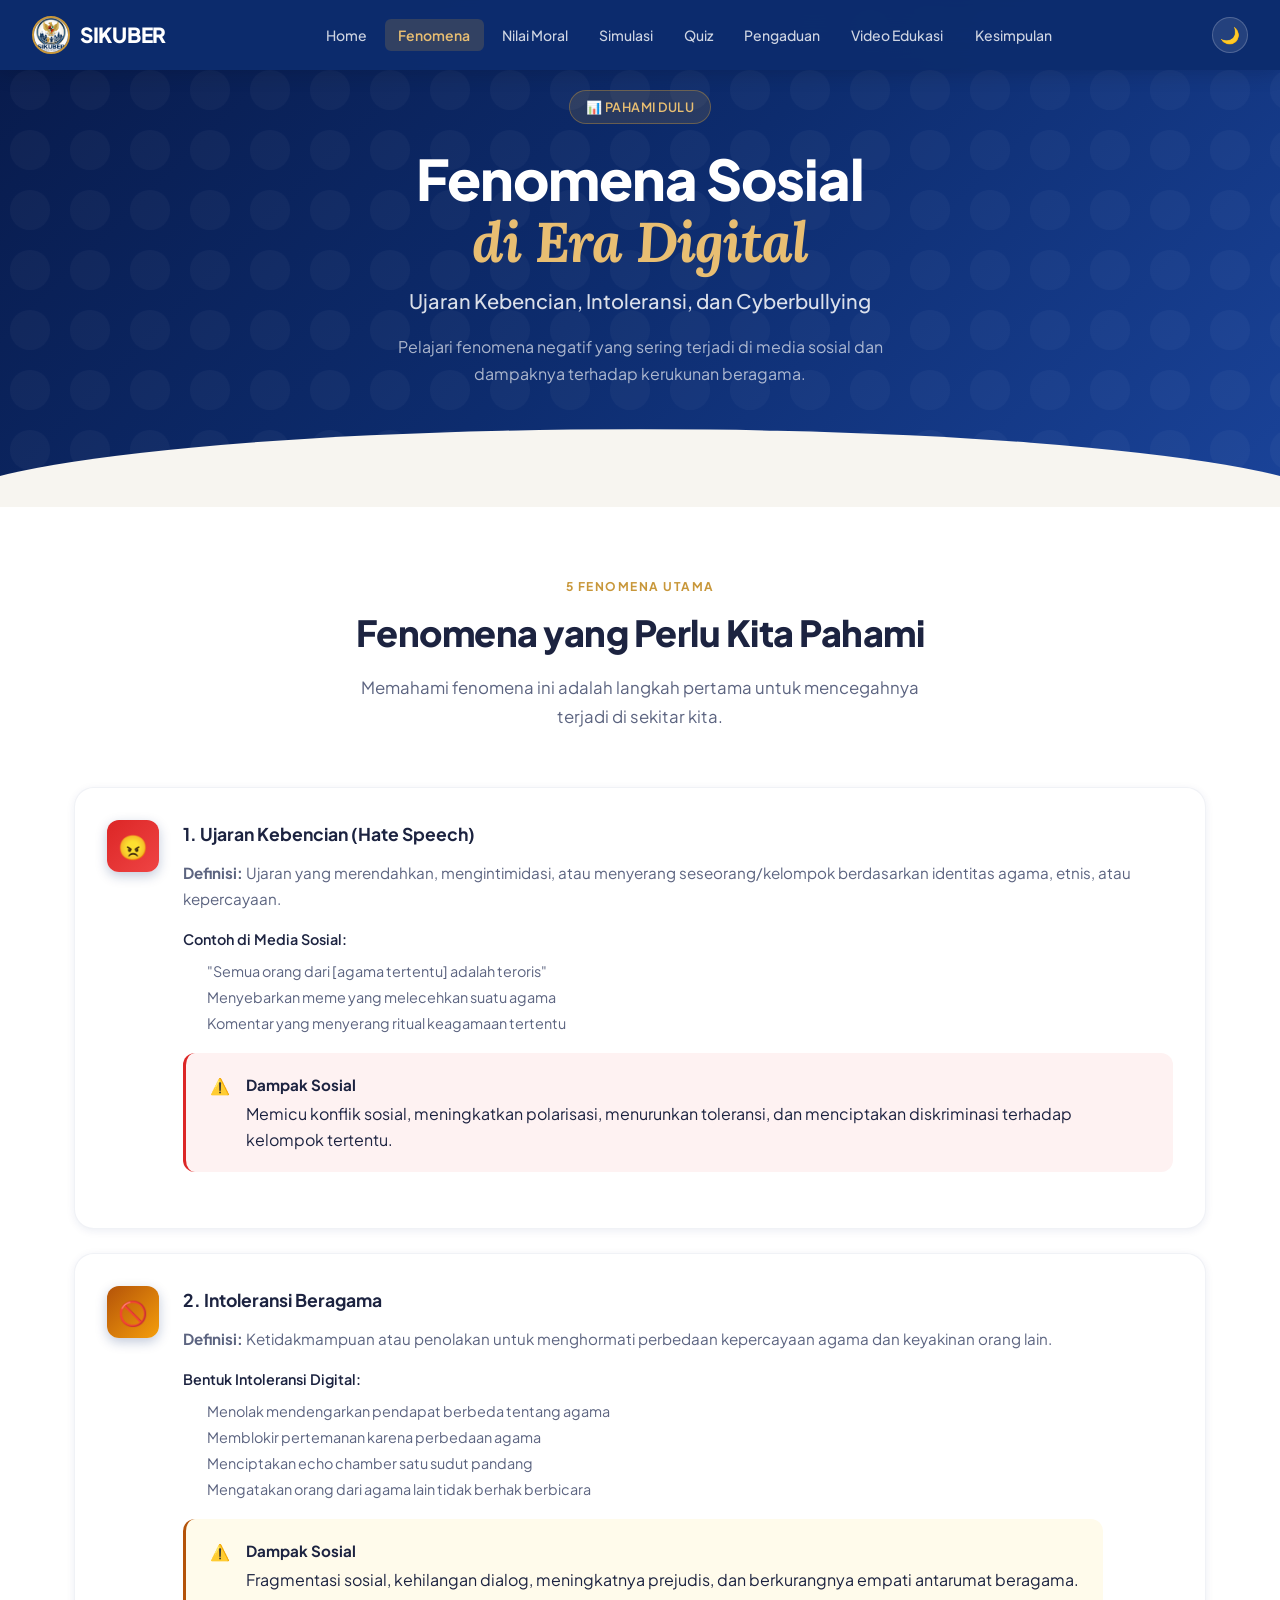
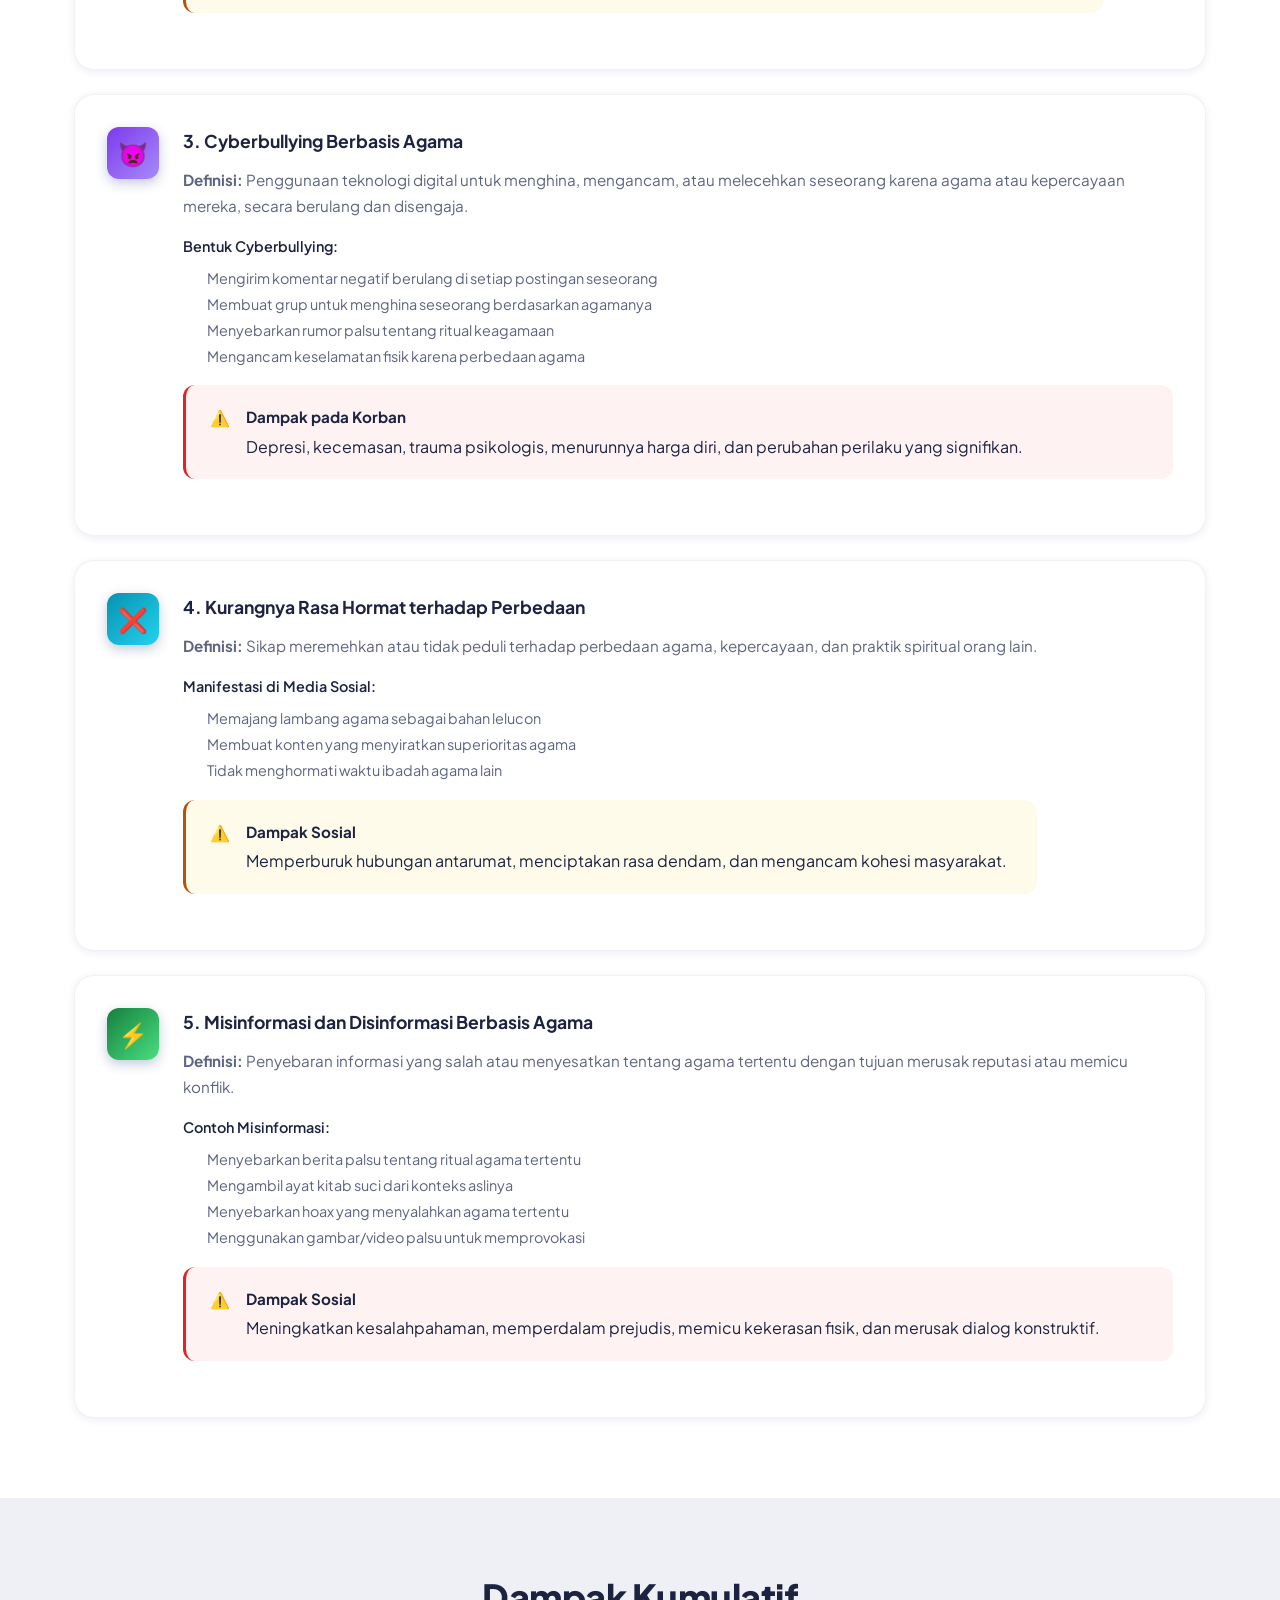
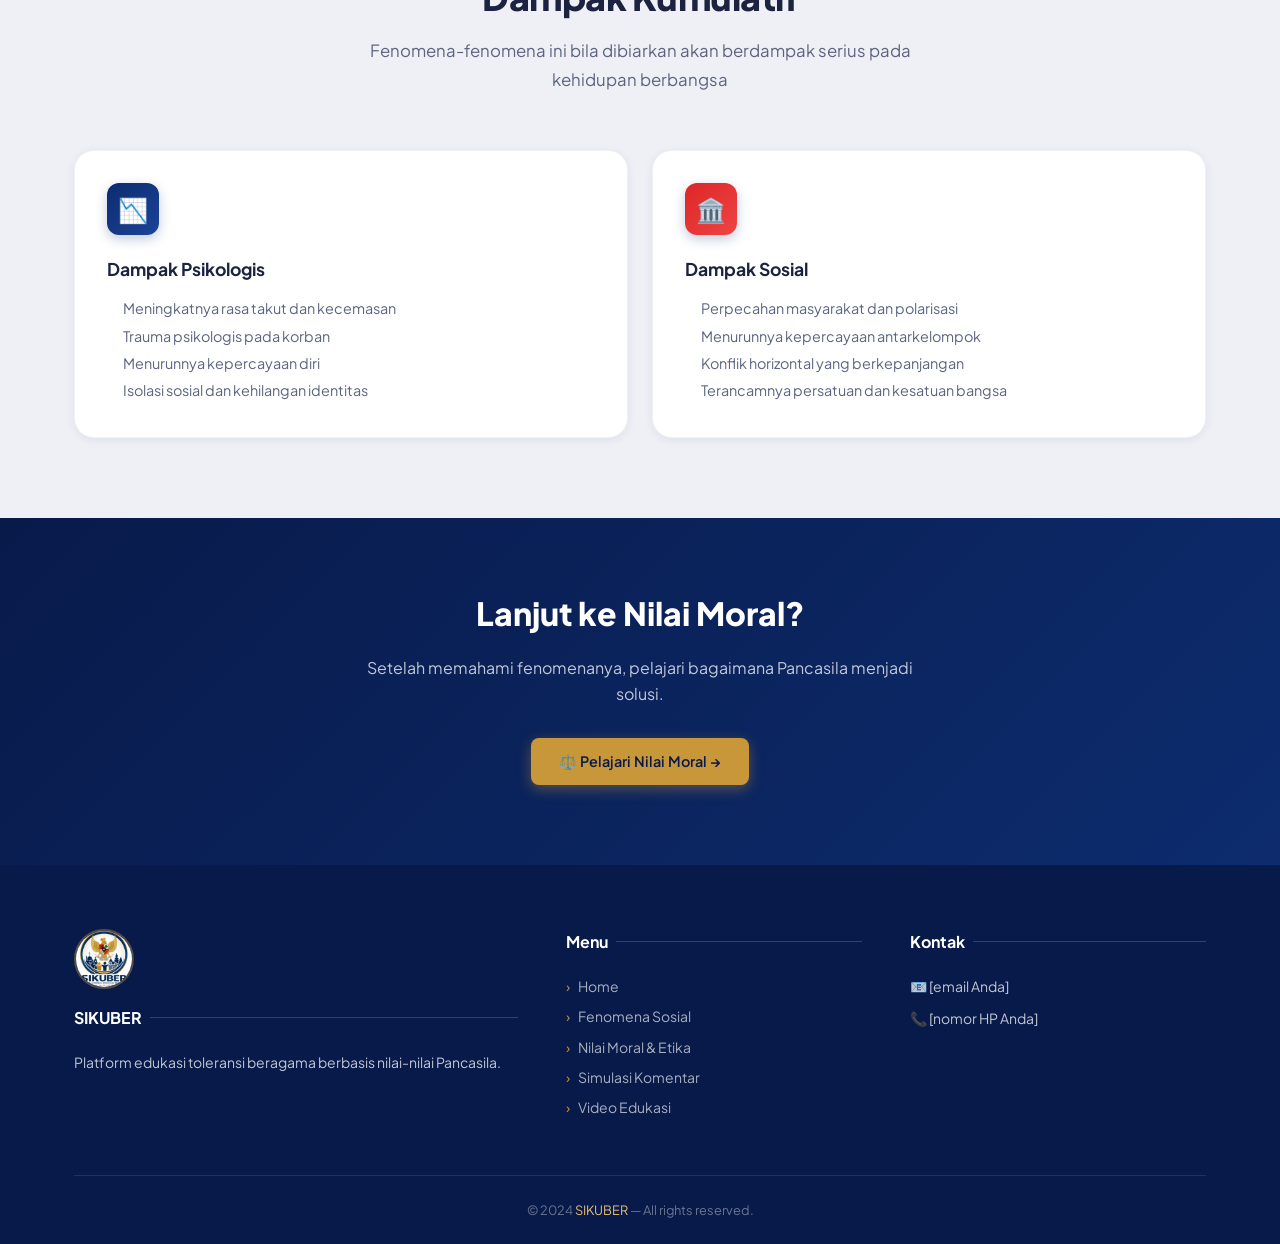
==== commit ecd8c888: "Add files via upload" ====
--- a/fenomena.html
+++ b/fenomena.html
@@ -5,7 +5,6 @@
   <meta name="viewport" content="width=device-width, initial-scale=1.0">
   <title>Fenomena Sosial - SIKUBER</title>
   <link rel="stylesheet" href="css/style.css">
-  <link rel="icon" type="image/x-icon" href="logo.ico">
 </head>
 <body>
 <div id="loadingScreen"><div class="spinner"></div></div>
@@ -225,7 +224,7 @@
         <p style="margin-top:0.5rem;">📞 [nomor HP Anda]</p>
       </div>
     </div>
-    <div class="footer-bottom"><p>&copy; 2026 <span>SIKUBER</span> — All rights reserved.</p></div>
+    <div class="footer-bottom"><p>&copy; 2024 <span>SIKUBER</span> — All rights reserved.</p></div>
   </div>
 </footer>
 <button id="scrollToTop">↑</button>
